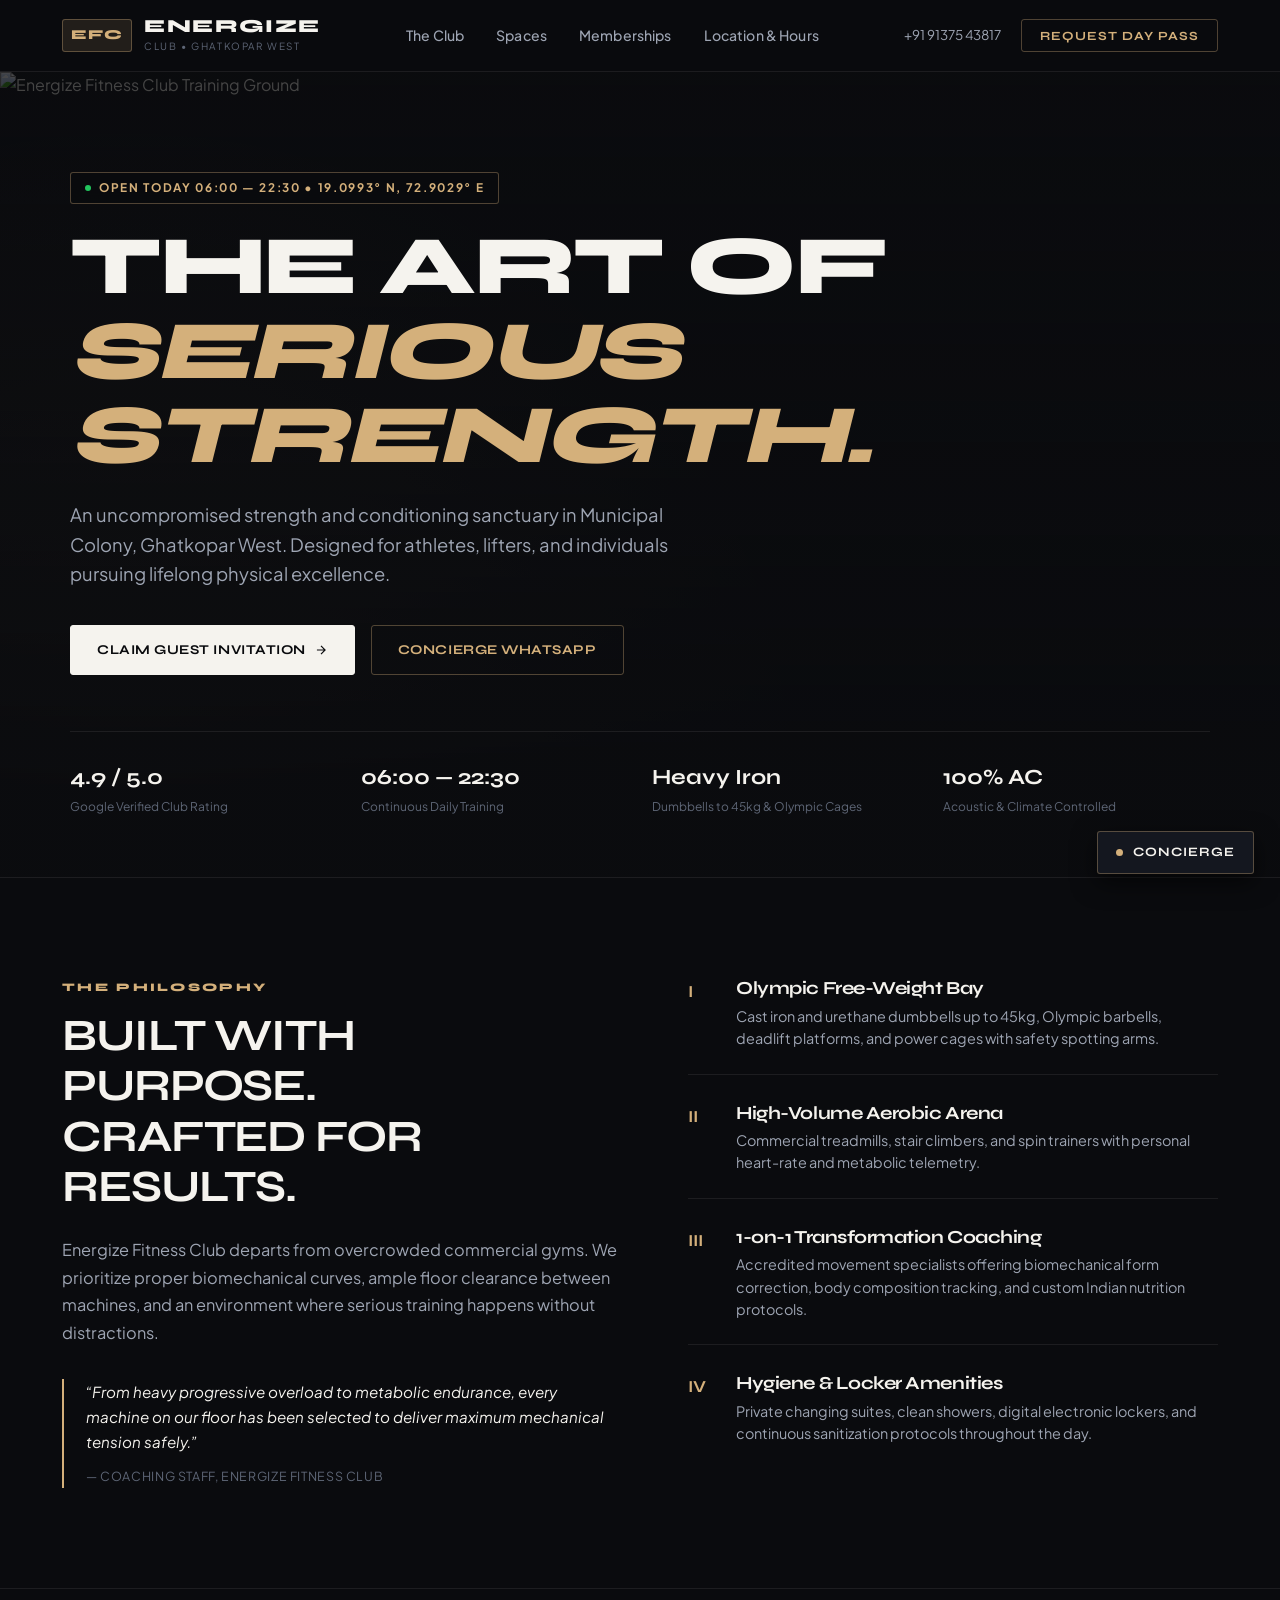
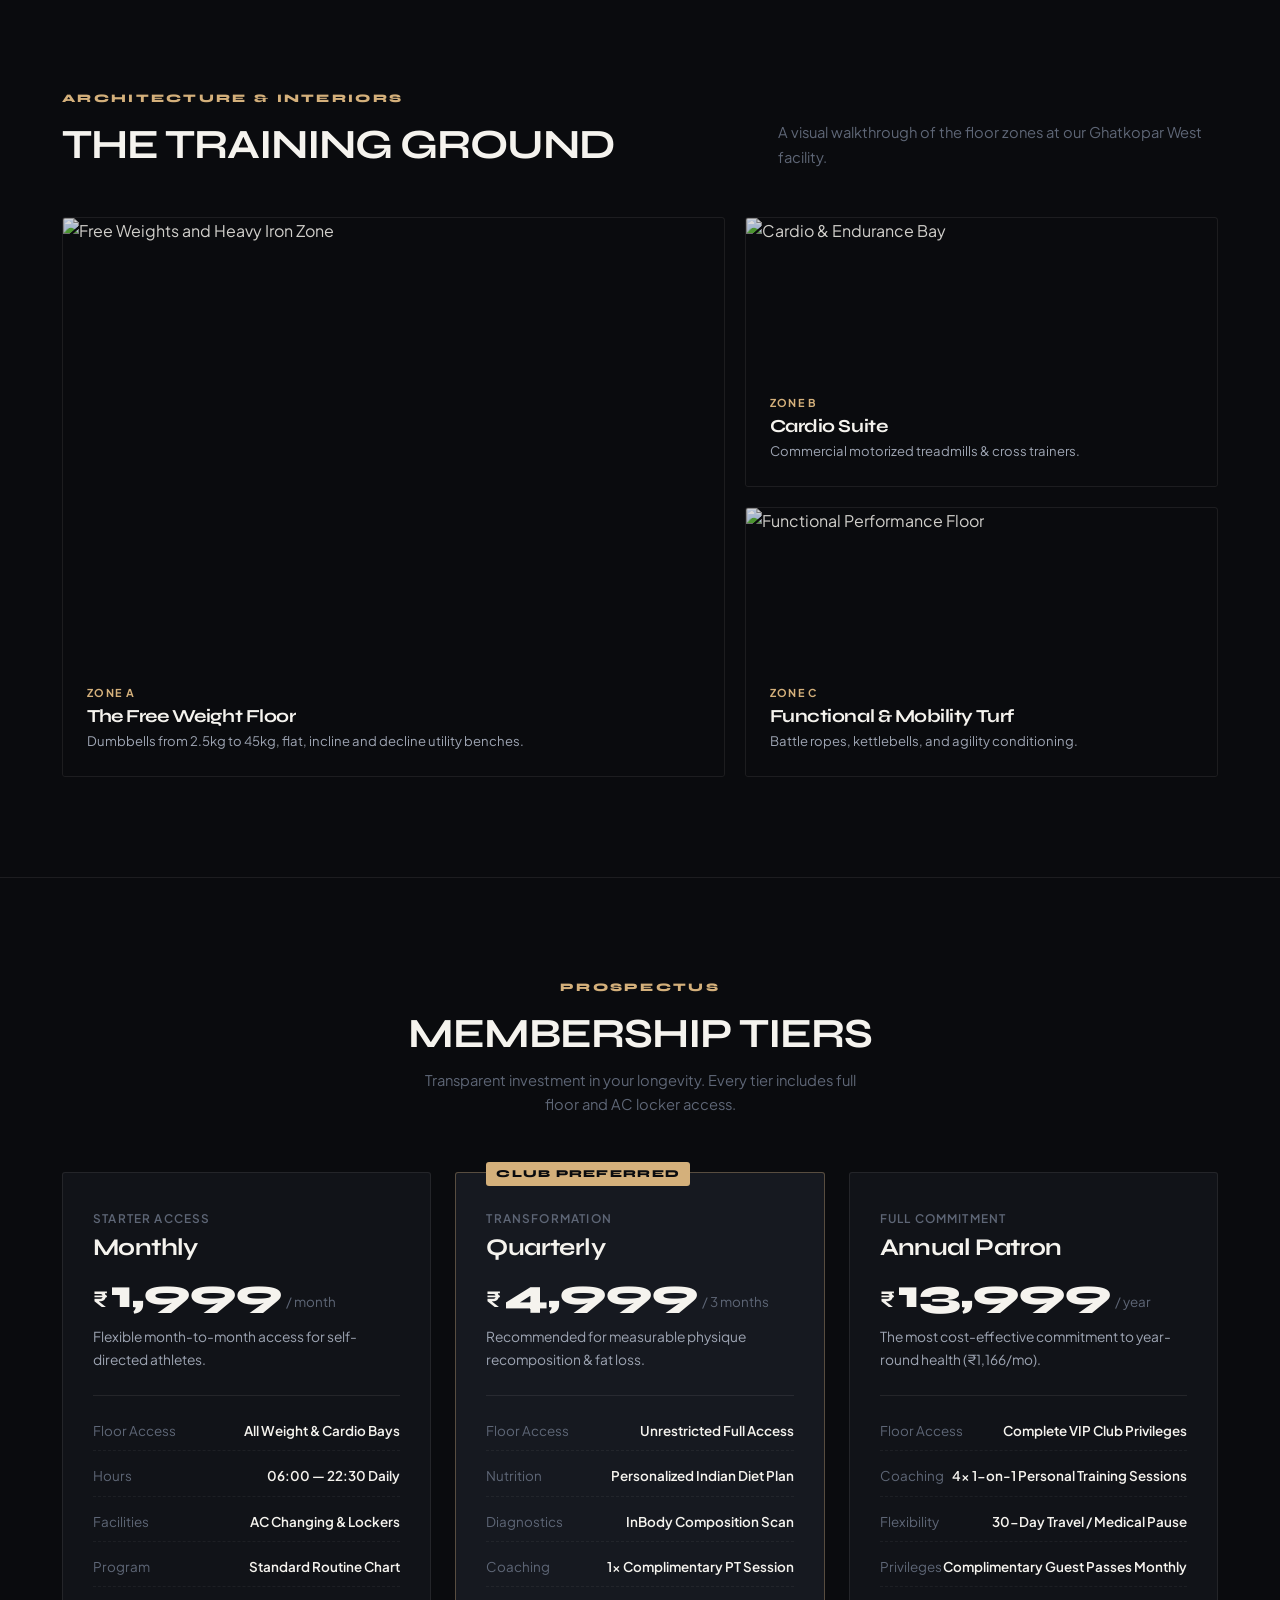
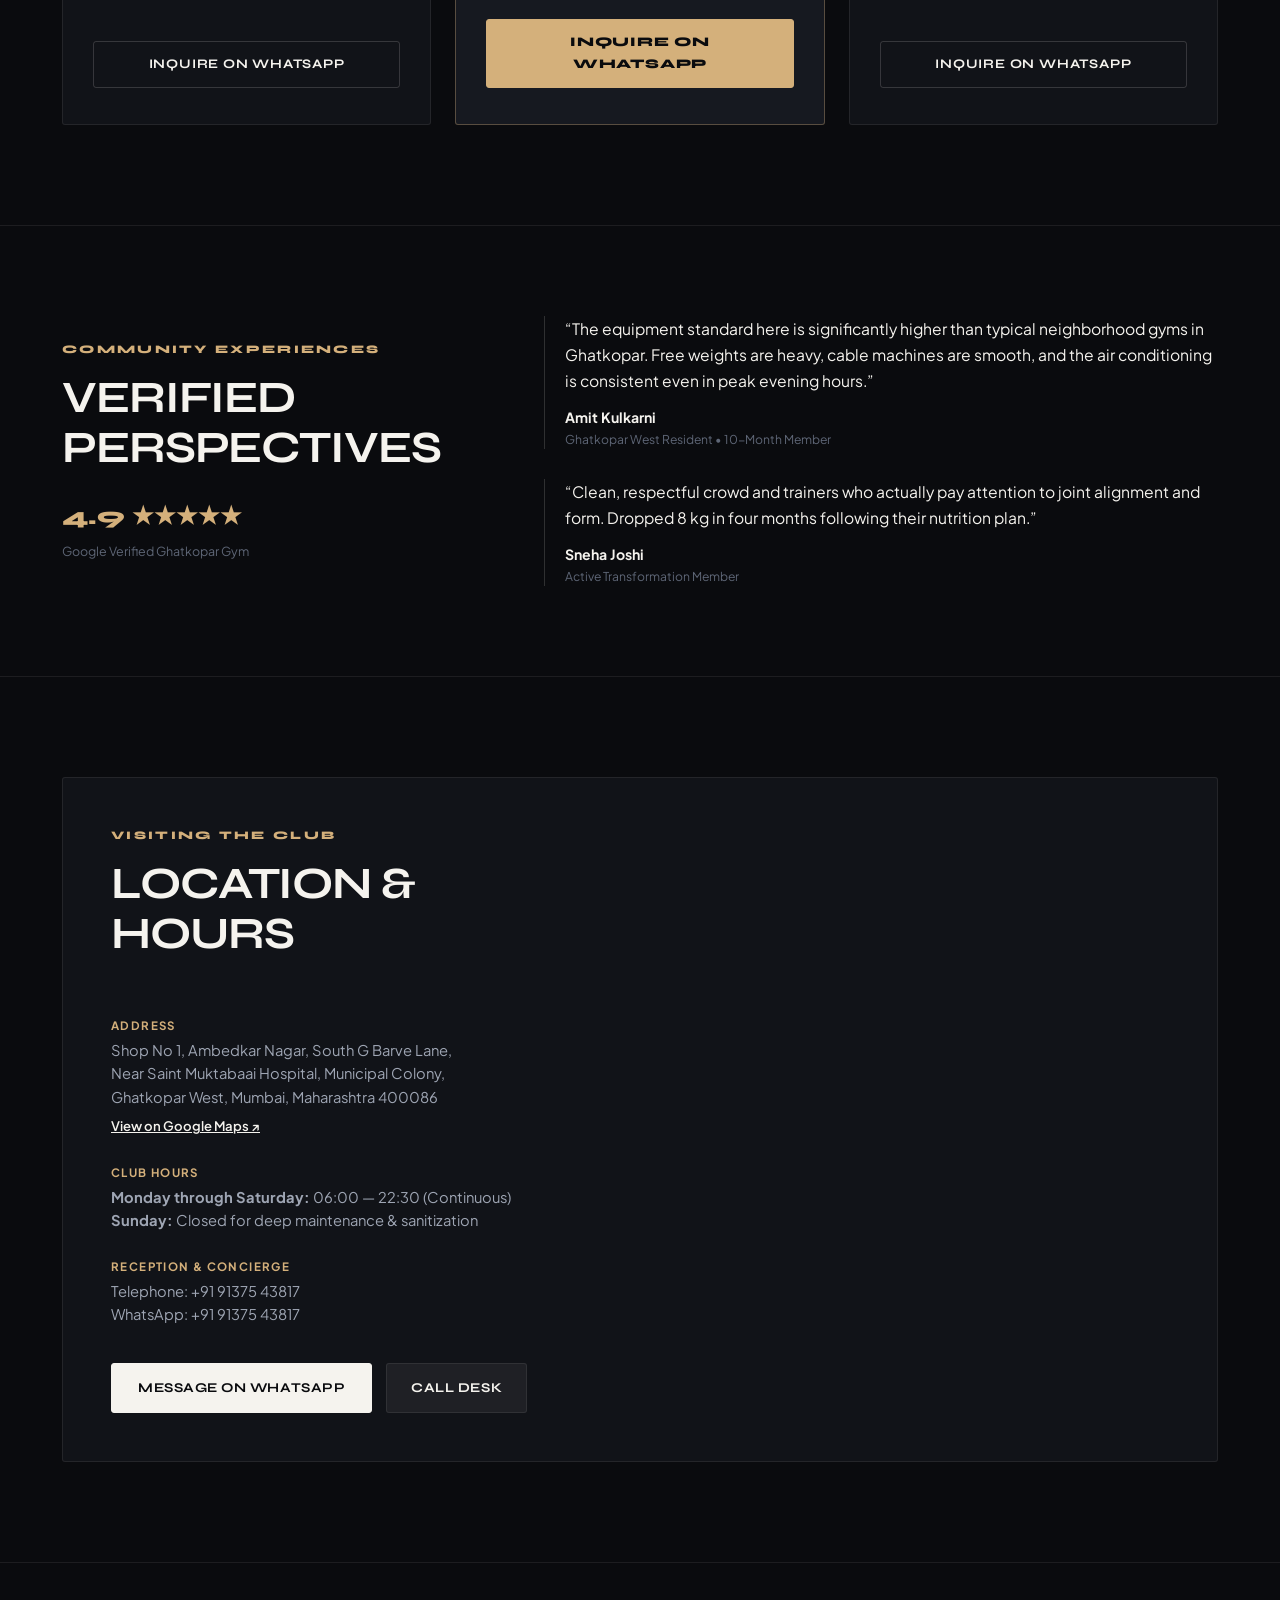
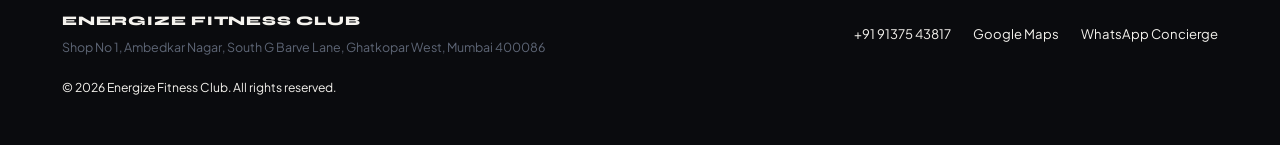
==== index.html @ 56b2fa42 "Initial commit: Energize Fitness Club luxury website" ====
<!DOCTYPE html>
<html lang="en">
<head>
  <meta charset="UTF-8">
  <meta name="viewport" content="width=device-width, initial-scale=1.0">
  <title>Energize Fitness Club — Ghatkopar West, Mumbai</title>
  <meta name="description" content="Energize Fitness Club is an elite strength, performance and conditioning sanctuary in Ghatkopar West, Mumbai. Mon–Sat 6:00 AM – 10:30 PM.">

  <!-- Typography: Syne (Luxury Modernist Athletic) & Plus Jakarta Sans -->
  <link rel="preconnect" href="https://fonts.googleapis.com">
  <link rel="preconnect" href="https://fonts.gstatic.com" crossorigin>
  <link href="https://fonts.googleapis.com/css2?family=Plus+Jakarta+Sans:ital,wght@0,300;0,400;0,500;0,600;0,700;1,400&family=Syne:wght@500;600;700;800&display=swap" rel="stylesheet">

  <link rel="stylesheet" href="style.css">
</head>
<body>

  <!-- SITE HEADER -->
  <header class="site-header">
    <div class="header-shell">
      <a href="#" class="brand">
        <span class="brand-monogram">EFC</span>
        <div class="brand-meta">
          <span class="brand-title">ENERGIZE</span>
          <span class="brand-sub">CLUB • GHATKOPAR WEST</span>
        </div>
      </a>

      <nav class="nav-desktop" aria-label="Primary">
        <a href="#philosophy" class="nav-item">The Club</a>
        <a href="#spaces" class="nav-item">Spaces</a>
        <a href="#memberships" class="nav-item">Memberships</a>
        <a href="#location" class="nav-item">Location & Hours</a>
      </nav>

      <div class="header-right">
        <a href="tel:+919137543817" class="phone-link">+91 91375 43817</a>
        <button class="btn-guest open-pass-dialog">Request Day Pass</button>
      </div>
    </div>
  </header>

  <!-- HERO SECTION -->
  <section class="hero">
    <div class="hero-media-wrapper">
      <img 
        src="https://images.unsplash.com/photo-1540497077202-7c8a3999166f?auto=format&fit=crop&w=2000&q=85" 
        alt="Energize Fitness Club Training Ground" 
        class="hero-img"
      >
      <div class="hero-gradient-overlay"></div>
    </div>

    <div class="hero-content">
      <div class="hero-eyebrow">
        <span class="live-dot"></span>
        <span>OPEN TODAY 06:00 — 22:30 • 19.0993° N, 72.9029° E</span>
      </div>

      <h1 class="hero-heading">
        THE ART OF<br>
        <span class="text-italic-gold">SERIOUS STRENGTH.</span>
      </h1>

      <p class="hero-synopsis">
        An uncompromised strength and conditioning sanctuary in Municipal Colony, Ghatkopar West. Designed for athletes, lifters, and individuals pursuing lifelong physical excellence.
      </p>

      <div class="hero-actions">
        <button class="btn-primary open-pass-dialog">
          <span>Claim Guest Invitation</span>
          <svg width="14" height="14" viewBox="0 0 24 24" fill="none" stroke="currentColor" stroke-width="2"><path d="M5 12h14M12 5l7 7-7 7"/></svg>
        </button>
        <a href="https://wa.me/919137543817?text=Hello%20Energize%20Fitness%20Club.%20I%20would%20like%20to%20inquire%20about%20membership%20options." target="_blank" rel="noopener" class="btn-outline-gold">
          <span>Concierge WhatsApp</span>
        </a>
      </div>

      <div class="hero-cred-bar">
        <div class="cred-col">
          <span class="cred-val">4.9 / 5.0</span>
          <span class="cred-lbl">Google Verified Club Rating</span>
        </div>
        <div class="cred-col">
          <span class="cred-val">06:00 — 22:30</span>
          <span class="cred-lbl">Continuous Daily Training</span>
        </div>
        <div class="cred-col">
          <span class="cred-val">Heavy Iron</span>
          <span class="cred-lbl">Dumbbells to 45kg & Olympic Cages</span>
        </div>
        <div class="cred-col">
          <span class="cred-val">100% AC</span>
          <span class="cred-lbl">Acoustic & Climate Controlled</span>
        </div>
      </div>
    </div>
  </section>

  <!-- THE CLUB / PHILOSOPHY -->
  <section class="section-editorial" id="philosophy">
    <div class="container">
      <div class="editorial-split">
        <div class="editorial-left">
          <span class="section-label">THE PHILOSOPHY</span>
          <h2 class="editorial-title">
            BUILT WITH PURPOSE.<br>
            CRAFTED FOR RESULTS.
          </h2>
          <p class="editorial-text">
            Energize Fitness Club departs from overcrowded commercial gyms. We prioritize proper biomechanical curves, ample floor clearance between machines, and an environment where serious training happens without distractions.
          </p>
          <div class="editorial-quote">
            <p>“From heavy progressive overload to metabolic endurance, every machine on our floor has been selected to deliver maximum mechanical tension safely.”</p>
            <cite>— Coaching Staff, Energize Fitness Club</cite>
          </div>
        </div>

        <div class="editorial-right">
          <div class="spec-list">
            <div class="spec-row">
              <span class="spec-index">I</span>
              <div class="spec-body">
                <h3>Olympic Free-Weight Bay</h3>
                <p>Cast iron and urethane dumbbells up to 45kg, Olympic barbells, deadlift platforms, and power cages with safety spotting arms.</p>
              </div>
            </div>

            <div class="spec-row">
              <span class="spec-index">II</span>
              <div class="spec-body">
                <h3>High-Volume Aerobic Arena</h3>
                <p>Commercial treadmills, stair climbers, and spin trainers with personal heart-rate and metabolic telemetry.</p>
              </div>
            </div>

            <div class="spec-row">
              <span class="spec-index">III</span>
              <div class="spec-body">
                <h3>1-on-1 Transformation Coaching</h3>
                <p>Accredited movement specialists offering biomechanical form correction, body composition tracking, and custom Indian nutrition protocols.</p>
              </div>
            </div>

            <div class="spec-row">
              <span class="spec-index">IV</span>
              <div class="spec-body">
                <h3>Hygiene & Locker Amenities</h3>
                <p>Private changing suites, clean showers, digital electronic lockers, and continuous sanitization protocols throughout the day.</p>
              </div>
            </div>
          </div>
        </div>
      </div>
    </div>
  </section>

  <!-- THE SPACES (CURATED GALLERY) -->
  <section class="section-spaces" id="spaces">
    <div class="container">
      <div class="section-header-row">
        <div>
          <span class="section-label">ARCHITECTURE & INTERIORS</span>
          <h2 class="section-heading">THE TRAINING GROUND</h2>
        </div>
        <p class="header-subtext">A visual walkthrough of the floor zones at our Ghatkopar West facility.</p>
      </div>

      <div class="spaces-grid">
        <article class="space-card large">
          <img src="https://images.unsplash.com/photo-1534438327276-14e5300c3a48?auto=format&fit=crop&w=1200&q=80" alt="Free Weights and Heavy Iron Zone" loading="lazy">
          <div class="space-caption">
            <span class="space-tag">Zone A</span>
            <h4>The Free Weight Floor</h4>
            <p>Dumbbells from 2.5kg to 45kg, flat, incline and decline utility benches.</p>
          </div>
        </article>

        <article class="space-card">
          <img src="https://images.unsplash.com/photo-1576678927484-cc907957088c?auto=format&fit=crop&w=800&q=80" alt="Cardio & Endurance Bay" loading="lazy">
          <div class="space-caption">
            <span class="space-tag">Zone B</span>
            <h4>Cardio Suite</h4>
            <p>Commercial motorized treadmills & cross trainers.</p>
          </div>
        </article>

        <article class="space-card">
          <img src="https://images.unsplash.com/photo-1517838277536-f5f99be501cd?auto=format&fit=crop&w=800&q=80" alt="Functional Performance Floor" loading="lazy">
          <div class="space-caption">
            <span class="space-tag">Zone C</span>
            <h4>Functional & Mobility Turf</h4>
            <p>Battle ropes, kettlebells, and agility conditioning.</p>
          </div>
        </article>
      </div>
    </div>
  </section>

  <!-- MEMBERSHIPS & PROSPECTUS -->
  <section class="section-pricing" id="memberships">
    <div class="container">
      <div class="section-header-center">
        <span class="section-label">PROSPECTUS</span>
        <h2 class="section-heading">MEMBERSHIP TIERS</h2>
        <p class="header-subtext">Transparent investment in your longevity. Every tier includes full floor and AC locker access.</p>
      </div>

      <div class="prospectus-table">
        <!-- Tier 1 -->
        <div class="tier-card">
          <div class="tier-top">
            <span class="tier-label">Starter Access</span>
            <h3 class="tier-name">Monthly</h3>
            <div class="tier-price">
              <span class="curr">₹</span>
              <span class="num">1,999</span>
              <span class="term">/ month</span>
            </div>
            <p class="tier-summary">Flexible month-to-month access for self-directed athletes.</p>
          </div>

          <ul class="tier-specs">
            <li><span>Floor Access</span><strong>All Weight & Cardio Bays</strong></li>
            <li><span>Hours</span><strong>06:00 — 22:30 Daily</strong></li>
            <li><span>Facilities</span><strong>AC Changing & Lockers</strong></li>
            <li><span>Program</span><strong>Standard Routine Chart</strong></li>
          </ul>

          <div class="tier-bottom">
            <a href="https://wa.me/919137543817?text=Hi%20Energize%20Fitness!%20I%20would%20like%20to%20enroll%20in%20the%201-Month%20Starter%20Plan." target="_blank" rel="noopener" class="btn-tier">
              Inquire on WhatsApp
            </a>
          </div>
        </div>

        <!-- Tier 2 (Highlighted) -->
        <div class="tier-card featured">
          <div class="featured-ribbon">CLUB PREFERRED</div>
          <div class="tier-top">
            <span class="tier-label">Transformation</span>
            <h3 class="tier-name">Quarterly</h3>
            <div class="tier-price">
              <span class="curr">₹</span>
              <span class="num">4,999</span>
              <span class="term">/ 3 months</span>
            </div>
            <p class="tier-summary">Recommended for measurable physique recomposition & fat loss.</p>
          </div>

          <ul class="tier-specs">
            <li><span>Floor Access</span><strong>Unrestricted Full Access</strong></li>
            <li><span>Nutrition</span><strong>Personalized Indian Diet Plan</strong></li>
            <li><span>Diagnostics</span><strong>InBody Composition Scan</strong></li>
            <li><span>Coaching</span><strong>1x Complimentary PT Session</strong></li>
          </ul>

          <div class="tier-bottom">
            <a href="https://wa.me/919137543817?text=Hi%20Energize%20Fitness!%20I%20would%20like%20to%20enroll%20in%20the%203-Month%20Transformation%20Plan." target="_blank" rel="noopener" class="btn-tier-gold">
              Inquire on WhatsApp
            </a>
          </div>
        </div>

        <!-- Tier 3 -->
        <div class="tier-card">
          <div class="tier-top">
            <span class="tier-label">Full Commitment</span>
            <h3 class="tier-name">Annual Patron</h3>
            <div class="tier-price">
              <span class="curr">₹</span>
              <span class="num">13,999</span>
              <span class="term">/ year</span>
            </div>
            <p class="tier-summary">The most cost-effective commitment to year-round health (₹1,166/mo).</p>
          </div>

          <ul class="tier-specs">
            <li><span>Floor Access</span><strong>Complete VIP Club Privileges</strong></li>
            <li><span>Coaching</span><strong>4x 1-on-1 Personal Training Sessions</strong></li>
            <li><span>Flexibility</span><strong>30-Day Travel / Medical Pause</strong></li>
            <li><span>Privileges</span><strong>Complimentary Guest Passes Monthly</strong></li>
          </ul>

          <div class="tier-bottom">
            <a href="https://wa.me/919137543817?text=Hi%20Energize%20Fitness!%20I%20would%20like%20to%20enroll%20in%20the%20Annual%20Elite%20Plan." target="_blank" rel="noopener" class="btn-tier">
              Inquire on WhatsApp
            </a>
          </div>
        </div>
      </div>
    </div>
  </section>

  <!-- MEMBER PERSPECTIVES -->
  <section class="section-reviews">
    <div class="container">
      <div class="reviews-wrapper">
        <div class="review-intro">
          <span class="section-label">COMMUNITY EXPERIENCES</span>
          <h2 class="editorial-title">VERIFIED PERSPECTIVES</h2>
          <div class="rating-display">
            <span class="rating-score">4.9 ★★★★★</span>
            <span class="rating-badge">Google Verified Ghatkopar Gym</span>
          </div>
        </div>

        <div class="reviews-list">
          <blockquote class="review-quote">
            <p>“The equipment standard here is significantly higher than typical neighborhood gyms in Ghatkopar. Free weights are heavy, cable machines are smooth, and the air conditioning is consistent even in peak evening hours.”</p>
            <footer>
              <strong>Amit Kulkarni</strong>
              <span>Ghatkopar West Resident • 10-Month Member</span>
            </footer>
          </blockquote>

          <blockquote class="review-quote">
            <p>“Clean, respectful crowd and trainers who actually pay attention to joint alignment and form. Dropped 8 kg in four months following their nutrition plan.”</p>
            <footer>
              <strong>Sneha Joshi</strong>
              <span>Active Transformation Member</span>
            </footer>
          </blockquote>
        </div>
      </div>
    </div>
  </section>

  <!-- LOCATION & VISIT -->
  <section class="section-location" id="location">
    <div class="container">
      <div class="location-box">
        <div class="loc-details">
          <span class="section-label">VISITING THE CLUB</span>
          <h2 class="editorial-title">LOCATION & HOURS</h2>
          
          <div class="loc-data-points">
            <div class="data-point">
              <span class="point-label">Address</span>
              <p class="point-value">
                Shop No 1, Ambedkar Nagar, South G Barve Lane,<br>
                Near Saint Muktabaai Hospital, Municipal Colony,<br>
                Ghatkopar West, Mumbai, Maharashtra 400086
              </p>
              <a href="https://maps.app.goo.gl/iHBoNMM4he1p6QEk8" target="_blank" rel="noopener" class="map-link">
                View on Google Maps ↗
              </a>
            </div>

            <div class="data-point">
              <span class="point-label">Club Hours</span>
              <p class="point-value">
                <strong>Monday through Saturday:</strong> 06:00 — 22:30 (Continuous)<br>
                <strong>Sunday:</strong> Closed for deep maintenance & sanitization
              </p>
            </div>

            <div class="data-point">
              <span class="point-label">Reception & Concierge</span>
              <p class="point-value">
                Telephone: <a href="tel:+919137543817">+91 91375 43817</a><br>
                WhatsApp: +91 91375 43817
              </p>
            </div>
          </div>

          <div class="loc-actions">
            <a href="https://wa.me/919137543817?text=Hello%20Energize%20Fitness%20Club!%20I%20would%20like%20to%20visit%20the%20facility." target="_blank" rel="noopener" class="btn-primary">
              Message on WhatsApp
            </a>
            <a href="tel:+919137543817" class="btn-secondary">
              Call Desk
            </a>
          </div>
        </div>

        <div class="loc-map-container">
          <iframe 
            src="https://maps.google.com/maps?q=19.0993325,72.9028678&hl=en&z=17&output=embed" 
            width="100%" 
            height="100%" 
            style="border:0;" 
            allowfullscreen="" 
            loading="lazy" 
            referrerpolicy="no-referrer-when-downgrade"
            title="Energize Fitness Club Ghatkopar West Map">
          </iframe>
        </div>
      </div>
    </div>
  </section>

  <!-- SITE FOOTER -->
  <footer class="site-footer">
    <div class="container footer-content">
      <div class="footer-brand-col">
        <span class="f-logo">ENERGIZE FITNESS CLUB</span>
        <p class="f-desc">Shop No 1, Ambedkar Nagar, South G Barve Lane, Ghatkopar West, Mumbai 400086</p>
      </div>

      <div class="footer-meta-col">
        <a href="tel:+919137543817">+91 91375 43817</a>
        <a href="https://maps.app.goo.gl/iHBoNMM4he1p6QEk8" target="_blank" rel="noopener">Google Maps</a>
        <a href="https://wa.me/919137543817" target="_blank" rel="noopener">WhatsApp Concierge</a>
      </div>

      <div class="footer-copy-col">
        <p>&copy; 2026 Energize Fitness Club. All rights reserved.</p>
      </div>
    </div>
  </footer>

  <!-- GUEST INVITATION PASS DIALOG -->
  <dialog id="guestPassDialog" class="luxury-dialog">
    <div class="dialog-shell">
      <button class="dialog-close" id="closePassModal" aria-label="Close dialog">&times;</button>
      
      <div id="dialogFormView">
        <div class="dialog-heading">
          <span class="dialog-kicker">COMPLIMENTARY ACCESS</span>
          <h3>Guest Training Invitation</h3>
          <p>Experience the machinery and environment at Energize Fitness Club with full access for one complete training session.</p>
        </div>

        <form id="invitationForm" class="dialog-form">
          <div class="input-block">
            <label for="guestName">Full Name</label>
            <input type="text" id="guestName" placeholder="e.g. Vikram Mehta" required>
          </div>

          <div class="input-block">
            <label for="guestPhone">WhatsApp Contact</label>
            <input type="tel" id="guestPhone" placeholder="e.g. +91 98200 XXXXX" required>
          </div>

          <button type="submit" class="btn-primary btn-block">
            Issue Guest Pass
          </button>
          <span class="dialog-note">Present pass upon arrival at the Ghatkopar West front desk.</span>
        </form>
      </div>

      <div id="dialogSuccessView" style="display:none;" class="pass-ticket-view">
        <div class="pass-badge-top">PASS ISSUED</div>
        <h4>Energize Guest Privilege</h4>
        <p class="pass-sub">Valid for one single workout session at Ghatkopar West.</p>
        
        <div class="pass-code-container">
          <span class="code-title">YOUR INVITATION CODE</span>
          <span class="code-number" id="generatedCode">EFC-9104</span>
        </div>

        <a id="forwardWhatsAppBtn" href="#" target="_blank" rel="noopener" class="btn-primary btn-block">
          Open Invitation on WhatsApp ↗
        </a>
      </div>
    </div>
  </dialog>

  <!-- FLOATING CONCIERGE WHATSAPP -->
  <div class="floating-concierge">
    <a href="https://wa.me/919137543817?text=Hello%20Energize%20Fitness%20Club.%20I%20am%20interested%20in%20visiting%20the%20gym." target="_blank" rel="noopener" class="concierge-btn" aria-label="WhatsApp Concierge">
      <span class="concierge-dot"></span>
      <span>Concierge</span>
    </a>
  </div>

  <script src="script.js"></script>
</body>
</html>
---- style.css ----
/* ==========================================================================
   ENERGIZE FITNESS CLUB — BESPOKE LUXURY EDITORIAL DESIGN
   Equinox / Third Space Inspired Craftsmanship
   ========================================================================== */

:root {
  /* Architectural Obsidian & Warm Bone Palette */
  --bg-dark: #0a0b0e;
  --bg-surface: #111318;
  --bg-surface-elevated: #161920;
  
  --border: rgba(245, 243, 238, 0.08);
  --border-light: rgba(245, 243, 238, 0.16);

  --text-ivory: #f5f3ee;
  --text-secondary: #9ea5b3;
  --text-muted: #5e6676;

  /* Warm Champagne Gold & Brass Accents */
  --gold: #d4b07b;
  --gold-hover: #c49e67;
  --gold-tint: rgba(212, 176, 123, 0.12);
  --gold-border: rgba(212, 176, 123, 0.35);

  /* Fonts */
  --font-display: 'Syne', -apple-system, BlinkMacSystemFont, sans-serif;
  --font-sans: 'Plus Jakarta Sans', -apple-system, BlinkMacSystemFont, sans-serif;

  --radius-xs: 3px;
  --radius-sm: 6px;
  --radius-md: 10px;

  --transition: all 0.22s cubic-bezier(0.16, 1, 0.3, 1);
}

/* Reset & Base */
*, *::before, *::after {
  box-sizing: border-box;
  margin: 0;
  padding: 0;
}

html {
  scroll-behavior: smooth;
  font-family: var(--font-sans);
  background-color: var(--bg-dark);
  color: var(--text-ivory);
  line-height: 1.65;
  -webkit-font-smoothing: antialiased;
}

body {
  background-color: var(--bg-dark);
  overflow-x: hidden;
  color: var(--text-ivory);
}

.container {
  max-width: 1220px;
  margin: 0 auto;
  padding: 0 32px;
}

/* Typography */
h1, h2, h3, h4 {
  font-family: var(--font-display);
  color: var(--text-ivory);
  letter-spacing: -0.025em;
  font-weight: 700;
  line-height: 1.12;
}

p {
  color: var(--text-secondary);
}

a {
  color: inherit;
  text-decoration: none;
  transition: var(--transition);
}

.text-italic-gold {
  color: var(--gold);
  font-style: italic;
  font-weight: 800;
}

/* BUTTONS */
.btn-primary {
  display: inline-flex;
  align-items: center;
  justify-content: center;
  gap: 8px;
  background: var(--text-ivory);
  color: var(--bg-dark);
  font-family: var(--font-display);
  font-size: 0.84rem;
  font-weight: 700;
  letter-spacing: 0.04em;
  text-transform: uppercase;
  padding: 13px 26px;
  border-radius: var(--radius-xs);
  border: 1px solid var(--text-ivory);
  cursor: pointer;
  transition: var(--transition);
}
.btn-primary:hover {
  background: var(--gold);
  border-color: var(--gold);
  color: var(--bg-dark);
  transform: translateY(-2px);
}

.btn-outline-gold {
  display: inline-flex;
  align-items: center;
  justify-content: center;
  background: transparent;
  color: var(--gold);
  font-family: var(--font-display);
  font-size: 0.84rem;
  font-weight: 700;
  letter-spacing: 0.04em;
  text-transform: uppercase;
  padding: 13px 26px;
  border-radius: var(--radius-xs);
  border: 1px solid var(--gold-border);
  cursor: pointer;
  transition: var(--transition);
}
.btn-outline-gold:hover {
  background: var(--gold-tint);
  border-color: var(--gold);
  color: #fff;
}

.btn-secondary {
  display: inline-flex;
  align-items: center;
  justify-content: center;
  background: rgba(255, 255, 255, 0.06);
  color: var(--text-ivory);
  font-family: var(--font-display);
  font-size: 0.84rem;
  font-weight: 700;
  letter-spacing: 0.04em;
  text-transform: uppercase;
  padding: 13px 24px;
  border-radius: var(--radius-xs);
  border: 1px solid var(--border);
  cursor: pointer;
  transition: var(--transition);
}
.btn-secondary:hover {
  background: rgba(255, 255, 255, 0.12);
  border-color: var(--border-light);
}

.btn-guest {
  background: transparent;
  border: 1px solid var(--gold-border);
  color: var(--gold);
  font-family: var(--font-display);
  font-size: 0.78rem;
  font-weight: 700;
  letter-spacing: 0.08em;
  text-transform: uppercase;
  padding: 8px 18px;
  border-radius: var(--radius-xs);
  cursor: pointer;
  transition: var(--transition);
}
.btn-guest:hover {
  background: var(--gold);
  color: var(--bg-dark);
}

.btn-block {
  width: 100%;
}

/* HEADER */
.site-header {
  position: sticky;
  top: 0;
  z-index: 100;
  background: rgba(10, 11, 14, 0.88);
  backdrop-filter: blur(14px);
  -webkit-backdrop-filter: blur(14px);
  border-bottom: 1px solid var(--border);
  height: 72px;
  display: flex;
  align-items: center;
}

.header-shell {
  max-width: 1220px;
  margin: 0 auto;
  padding: 0 32px;
  width: 100%;
  display: flex;
  align-items: center;
  justify-content: space-between;
}

.brand {
  display: flex;
  align-items: center;
  gap: 12px;
}

.brand-monogram {
  font-family: var(--font-display);
  font-size: 0.85rem;
  font-weight: 800;
  letter-spacing: 0.1em;
  background: var(--gold-tint);
  color: var(--gold);
  border: 1px solid var(--gold-border);
  padding: 4px 8px;
  border-radius: var(--radius-xs);
}

.brand-meta {
  display: flex;
  flex-direction: column;
}

.brand-title {
  font-family: var(--font-display);
  font-size: 1.15rem;
  font-weight: 800;
  letter-spacing: 0.08em;
  color: var(--text-ivory);
  line-height: 1;
}

.brand-sub {
  font-size: 0.62rem;
  letter-spacing: 0.16em;
  color: var(--text-muted);
  margin-top: 2px;
}

.nav-desktop {
  display: flex;
  gap: 32px;
}

.nav-item {
  font-size: 0.88rem;
  font-weight: 500;
  color: var(--text-secondary);
  letter-spacing: 0.01em;
}
.nav-item:hover {
  color: var(--text-ivory);
}

.header-right {
  display: flex;
  align-items: center;
  gap: 20px;
}

.phone-link {
  font-size: 0.84rem;
  color: var(--text-secondary);
}
.phone-link:hover {
  color: var(--gold);
}

/* HERO */
.hero {
  position: relative;
  min-height: 88vh;
  display: flex;
  align-items: flex-end;
  padding: 100px 32px 60px;
  border-bottom: 1px solid var(--border);
  overflow: hidden;
}

.hero-media-wrapper {
  position: absolute;
  inset: 0;
  z-index: 1;
}

.hero-img {
  width: 100%;
  height: 100%;
  object-fit: cover;
  object-position: center 30%;
  filter: brightness(0.45) contrast(1.1);
}

.hero-gradient-overlay {
  position: absolute;
  inset: 0;
  background: 
    linear-gradient(180deg, rgba(10, 11, 14, 0.4) 0%, rgba(10, 11, 14, 0.95) 90%),
    radial-gradient(circle at 10% 90%, rgba(212, 176, 123, 0.08), transparent 50%);
}

.hero-content {
  position: relative;
  z-index: 2;
  max-width: 1140px;
  margin: 0 auto;
  width: 100%;
}

.hero-eyebrow {
  display: inline-flex;
  align-items: center;
  gap: 8px;
  font-size: 0.74rem;
  font-weight: 700;
  letter-spacing: 0.14em;
  color: var(--gold);
  text-transform: uppercase;
  margin-bottom: 20px;
  background: rgba(10, 11, 14, 0.75);
  border: 1px solid var(--gold-border);
  padding: 5px 14px;
  border-radius: var(--radius-xs);
  backdrop-filter: blur(8px);
}

.live-dot {
  width: 6px;
  height: 6px;
  border-radius: 50%;
  background: #22c55e;
}

.hero-heading {
  font-size: clamp(2.8rem, 6.5vw, 5.2rem);
  font-weight: 800;
  letter-spacing: -0.03em;
  margin-bottom: 22px;
  line-height: 1.02;
  max-width: 900px;
}

.hero-synopsis {
  font-size: clamp(1rem, 1.8vw, 1.15rem);
  color: var(--text-secondary);
  max-width: 620px;
  margin-bottom: 36px;
  line-height: 1.6;
}

.hero-actions {
  display: flex;
  flex-wrap: wrap;
  gap: 16px;
  margin-bottom: 56px;
}

.hero-cred-bar {
  display: grid;
  grid-template-columns: repeat(auto-fit, minmax(160px, 1fr));
  gap: 24px;
  padding-top: 28px;
  border-top: 1px solid var(--border);
}

.cred-col {
  display: flex;
  flex-direction: column;
}

.cred-val {
  font-family: var(--font-display);
  font-size: 1.35rem;
  font-weight: 700;
  color: var(--text-ivory);
}

.cred-lbl {
  font-size: 0.75rem;
  color: var(--text-muted);
  margin-top: 2px;
}

/* EDITORIAL / PHILOSOPHY */
.section-editorial {
  padding: 100px 0;
  border-bottom: 1px solid var(--border);
}

.section-label {
  display: block;
  font-family: var(--font-display);
  font-size: 0.72rem;
  font-weight: 800;
  letter-spacing: 0.2em;
  color: var(--gold);
  text-transform: uppercase;
  margin-bottom: 14px;
}

.editorial-split {
  display: grid;
  grid-template-columns: 1.05fr 1fr;
  gap: 70px;
  align-items: start;
}

.editorial-title {
  font-size: clamp(2rem, 3.8vw, 2.8rem);
  margin-bottom: 24px;
}

.editorial-text {
  font-size: 1.02rem;
  color: var(--text-secondary);
  margin-bottom: 32px;
  line-height: 1.7;
}

.editorial-quote {
  border-left: 2px solid var(--gold);
  padding-left: 22px;
}

.editorial-quote p {
  font-style: italic;
  font-size: 0.95rem;
  color: var(--text-ivory);
  margin-bottom: 8px;
}

.editorial-quote cite {
  font-size: 0.78rem;
  color: var(--text-muted);
  font-style: normal;
  text-transform: uppercase;
  letter-spacing: 0.05em;
}

.spec-list {
  display: flex;
  flex-direction: column;
  gap: 28px;
}

.spec-row {
  display: flex;
  gap: 20px;
  padding-bottom: 24px;
  border-bottom: 1px solid var(--border);
}
.spec-row:last-child {
  border-bottom: none;
  padding-bottom: 0;
}

.spec-index {
  font-family: var(--font-display);
  font-size: 1.05rem;
  font-weight: 700;
  color: var(--gold);
  width: 28px;
  flex-shrink: 0;
}

.spec-body h3 {
  font-size: 1.15rem;
  margin-bottom: 6px;
}

.spec-body p {
  font-size: 0.9rem;
  line-height: 1.55;
}

/* SPACES / GALLERY */
.section-spaces {
  padding: 100px 0;
  border-bottom: 1px solid var(--border);
}

.section-header-row {
  display: flex;
  justify-content: space-between;
  align-items: flex-end;
  margin-bottom: 48px;
  flex-wrap: wrap;
  gap: 20px;
}

.section-heading {
  font-size: clamp(1.8rem, 3.5vw, 2.6rem);
}

.header-subtext {
  font-size: 0.92rem;
  color: var(--text-muted);
  max-width: 440px;
}

.spaces-grid {
  display: grid;
  grid-template-columns: 1.4fr 1fr;
  grid-auto-rows: 270px;
  gap: 20px;
}

.space-card {
  position: relative;
  border-radius: var(--radius-xs);
  overflow: hidden;
  border: 1px solid var(--border);
}

.space-card.large {
  grid-row: span 2;
}

.space-card img {
  width: 100%;
  height: 100%;
  object-fit: cover;
  transition: transform 0.6s ease;
  filter: brightness(0.85);
}

.space-card:hover img {
  transform: scale(1.03);
}

.space-caption {
  position: absolute;
  inset: 0;
  background: linear-gradient(180deg, transparent 40%, rgba(10, 11, 14, 0.95) 100%);
  display: flex;
  flex-direction: column;
  justify-content: flex-end;
  padding: 24px;
}

.space-tag {
  font-size: 0.68rem;
  font-weight: 700;
  letter-spacing: 0.12em;
  text-transform: uppercase;
  color: var(--gold);
  margin-bottom: 4px;
}

.space-caption h4 {
  font-size: 1.15rem;
  margin-bottom: 4px;
}

.space-caption p {
  font-size: 0.82rem;
  color: var(--text-secondary);
}

/* PRICING / PROSPECTUS */
.section-pricing {
  padding: 100px 0;
  border-bottom: 1px solid var(--border);
}

.section-header-center {
  text-align: center;
  max-width: 640px;
  margin: 0 auto 56px;
}

.section-header-center .header-subtext {
  margin: 10px auto 0;
}

.prospectus-table {
  display: grid;
  grid-template-columns: repeat(auto-fit, minmax(300px, 1fr));
  gap: 24px;
}

.tier-card {
  background: var(--bg-surface);
  border: 1px solid var(--border);
  border-radius: var(--radius-xs);
  padding: 36px 30px;
  display: flex;
  flex-direction: column;
  position: relative;
  transition: var(--transition);
}

.tier-card:hover {
  border-color: var(--border-light);
  transform: translateY(-2px);
}

.tier-card.featured {
  background: var(--bg-surface-elevated);
  border-color: var(--gold-border);
}

.featured-ribbon {
  position: absolute;
  top: -11px;
  left: 30px;
  background: var(--gold);
  color: var(--bg-dark);
  font-family: var(--font-display);
  font-size: 0.66rem;
  font-weight: 800;
  letter-spacing: 0.12em;
  padding: 3px 10px;
  border-radius: var(--radius-xs);
}

.tier-top {
  border-bottom: 1px solid var(--border);
  padding-bottom: 24px;
  margin-bottom: 24px;
}

.tier-label {
  display: block;
  font-size: 0.74rem;
  color: var(--text-muted);
  text-transform: uppercase;
  letter-spacing: 0.1em;
  font-weight: 600;
  margin-bottom: 6px;
}

.tier-name {
  font-size: 1.5rem;
  margin-bottom: 12px;
}

.tier-price {
  display: flex;
  align-items: baseline;
  gap: 4px;
  margin-bottom: 10px;
}

.tier-price .curr {
  font-size: 1.3rem;
  font-weight: 700;
  color: var(--text-ivory);
}

.tier-price .num {
  font-family: var(--font-display);
  font-size: 2.5rem;
  font-weight: 800;
  color: var(--text-ivory);
  line-height: 1;
}

.tier-price .term {
  font-size: 0.84rem;
  color: var(--text-muted);
}

.tier-summary {
  font-size: 0.86rem;
  color: var(--text-secondary);
}

.tier-specs {
  list-style: none;
  display: flex;
  flex-direction: column;
  gap: 14px;
  margin-bottom: 32px;
  flex-grow: 1;
}

.tier-specs li {
  display: flex;
  justify-content: space-between;
  align-items: center;
  font-size: 0.84rem;
  border-bottom: 1px dashed rgba(255, 255, 255, 0.05);
  padding-bottom: 8px;
}

.tier-specs span {
  color: var(--text-muted);
}

.tier-specs strong {
  color: var(--text-ivory);
  font-weight: 600;
  text-align: right;
}

.btn-tier {
  display: block;
  text-align: center;
  padding: 12px 18px;
  background: transparent;
  border: 1px solid var(--border-light);
  color: var(--text-ivory);
  font-family: var(--font-display);
  font-size: 0.82rem;
  font-weight: 700;
  letter-spacing: 0.06em;
  text-transform: uppercase;
  border-radius: var(--radius-xs);
}
.btn-tier:hover {
  border-color: var(--text-ivory);
  background: rgba(255, 255, 255, 0.05);
}

.btn-tier-gold {
  display: block;
  text-align: center;
  padding: 12px 18px;
  background: var(--gold);
  border: 1px solid var(--gold);
  color: var(--bg-dark);
  font-family: var(--font-display);
  font-size: 0.82rem;
  font-weight: 800;
  letter-spacing: 0.06em;
  text-transform: uppercase;
  border-radius: var(--radius-xs);
}
.btn-tier-gold:hover {
  background: var(--gold-hover);
  border-color: var(--gold-hover);
}

/* REVIEWS */
.section-reviews {
  padding: 90px 0;
  border-bottom: 1px solid var(--border);
}

.reviews-wrapper {
  display: grid;
  grid-template-columns: 1fr 1.6fr;
  gap: 60px;
  align-items: center;
}

.rating-display {
  margin-top: 18px;
}

.rating-score {
  display: block;
  font-family: var(--font-display);
  font-size: 1.5rem;
  font-weight: 800;
  color: var(--gold);
}

.rating-badge {
  font-size: 0.78rem;
  color: var(--text-muted);
}

.reviews-list {
  display: flex;
  flex-direction: column;
  gap: 30px;
}

.review-quote {
  padding-left: 20px;
  border-left: 1px solid var(--border-light);
}

.review-quote p {
  font-size: 0.98rem;
  color: var(--text-ivory);
  line-height: 1.65;
  margin-bottom: 12px;
}

.review-quote footer {
  display: flex;
  flex-direction: column;
}

.review-quote strong {
  font-size: 0.88rem;
  color: var(--text-ivory);
}

.review-quote span {
  font-size: 0.76rem;
  color: var(--text-muted);
}

/* LOCATION */
.section-location {
  padding: 100px 0;
  border-bottom: 1px solid var(--border);
}

.location-box {
  display: grid;
  grid-template-columns: 1.1fr 1.2fr;
  background: var(--bg-surface);
  border: 1px solid var(--border);
  border-radius: var(--radius-xs);
  overflow: hidden;
}

.loc-details {
  padding: 48px;
  display: flex;
  flex-direction: column;
}

.loc-data-points {
  display: flex;
  flex-direction: column;
  gap: 24px;
  margin: 32px 0 36px;
}

.point-label {
  display: block;
  font-size: 0.72rem;
  font-weight: 700;
  letter-spacing: 0.12em;
  text-transform: uppercase;
  color: var(--gold);
  margin-bottom: 4px;
}

.point-value {
  font-size: 0.92rem;
  line-height: 1.6;
}

.map-link {
  display: inline-block;
  font-size: 0.82rem;
  font-weight: 600;
  color: var(--text-ivory);
  margin-top: 6px;
  text-decoration: underline;
}
.map-link:hover {
  color: var(--gold);
}

.loc-actions {
  display: flex;
  gap: 14px;
  flex-wrap: wrap;
  margin-top: auto;
}

.loc-map-container iframe {
  display: block;
}

/* FOOTER */
.site-footer {
  padding: 48px 0;
  font-size: 0.82rem;
}

.footer-content {
  display: flex;
  justify-content: space-between;
  align-items: center;
  flex-wrap: wrap;
  gap: 20px;
}

.f-logo {
  font-family: var(--font-display);
  font-weight: 800;
  letter-spacing: 0.06em;
  color: var(--text-ivory);
  display: block;
  margin-bottom: 4px;
}

.f-desc {
  font-size: 0.78rem;
  color: var(--text-muted);
}

.footer-meta-col {
  display: flex;
  gap: 22px;
}
.footer-meta-col a:hover {
  color: var(--gold);
}

.footer-copy-col p {
  font-size: 0.76rem;
  color: var(--text-dim);
}

/* GUEST PASS DIALOG */
.luxury-dialog {
  margin: auto;
  border: none;
  background: transparent;
  padding: 20px;
  max-width: 440px;
  width: 90%;
  z-index: 1000;
}

.luxury-dialog::backdrop {
  background: rgba(4, 5, 8, 0.85);
  backdrop-filter: blur(8px);
}

.dialog-shell {
  background: #14161c;
  border: 1px solid var(--border-light);
  border-radius: var(--radius-xs);
  padding: 36px 30px;
  position: relative;
  box-shadow: 0 25px 50px rgba(0, 0, 0, 0.6);
  color: var(--text-ivory);
}

.dialog-close {
  position: absolute;
  top: 14px;
  right: 16px;
  background: none;
  border: none;
  color: var(--text-muted);
  font-size: 1.6rem;
  cursor: pointer;
}
.dialog-close:hover {
  color: #fff;
}

.dialog-kicker {
  display: block;
  font-size: 0.7rem;
  letter-spacing: 0.14em;
  color: var(--gold);
  font-weight: 800;
  text-transform: uppercase;
  margin-bottom: 6px;
}

.dialog-heading h3 {
  font-size: 1.35rem;
  margin-bottom: 8px;
}

.dialog-heading p {
  font-size: 0.86rem;
  color: var(--text-secondary);
  margin-bottom: 22px;
  line-height: 1.5;
}

.dialog-form {
  display: flex;
  flex-direction: column;
  gap: 16px;
}

.input-block label {
  display: block;
  font-size: 0.78rem;
  font-weight: 600;
  color: var(--text-secondary);
  margin-bottom: 6px;
  text-transform: uppercase;
  letter-spacing: 0.04em;
}

.input-block input {
  width: 100%;
  background: #0b0c10;
  border: 1px solid var(--border);
  border-radius: var(--radius-xs);
  color: #fff;
  padding: 12px 14px;
  font-size: 0.92rem;
  font-family: inherit;
}
.input-block input:focus {
  outline: none;
  border-color: var(--gold);
}

.dialog-note {
  display: block;
  font-size: 0.74rem;
  color: var(--text-muted);
  text-align: center;
  margin-top: 8px;
}

.pass-ticket-view {
  text-align: center;
  padding: 10px 0;
}

.pass-badge-top {
  display: inline-block;
  font-size: 0.68rem;
  font-weight: 800;
  letter-spacing: 0.1em;
  background: var(--gold-tint);
  border: 1px solid var(--gold-border);
  color: var(--gold);
  padding: 3px 10px;
  border-radius: var(--radius-xs);
  margin-bottom: 12px;
}

.pass-ticket-view h4 {
  font-size: 1.35rem;
  margin-bottom: 6px;
}

.pass-sub {
  font-size: 0.84rem;
  color: var(--text-secondary);
  margin-bottom: 22px;
}

.pass-code-container {
  background: #0b0c10;
  border: 1px solid var(--gold-border);
  padding: 16px;
  border-radius: var(--radius-xs);
  margin-bottom: 24px;
}

.code-title {
  display: block;
  font-size: 0.68rem;
  color: var(--text-muted);
  letter-spacing: 0.14em;
  font-weight: 700;
  margin-bottom: 4px;
}

.code-number {
  font-family: var(--font-display);
  font-size: 1.7rem;
  font-weight: 800;
  color: var(--gold);
  letter-spacing: 0.05em;
}

/* FLOATING CONCIERGE */
.floating-concierge {
  position: fixed;
  bottom: 26px;
  right: 26px;
  z-index: 90;
}

.concierge-btn {
  display: flex;
  align-items: center;
  gap: 10px;
  background: #14171f;
  color: var(--text-ivory);
  border: 1px solid var(--gold-border);
  padding: 10px 18px;
  border-radius: var(--radius-xs);
  font-family: var(--font-display);
  font-size: 0.8rem;
  font-weight: 700;
  letter-spacing: 0.08em;
  text-transform: uppercase;
  box-shadow: 0 8px 24px rgba(0, 0, 0, 0.6);
  transition: var(--transition);
}

.concierge-dot {
  width: 7px;
  height: 7px;
  border-radius: 50%;
  background: var(--gold);
}

.concierge-btn:hover {
  background: var(--gold);
  color: var(--bg-dark);
  border-color: var(--gold);
  transform: translateY(-2px);
}
.concierge-btn:hover .concierge-dot {
  background: var(--bg-dark);
}

/* RESPONSIVE */
@media (max-width: 960px) {
  .editorial-split, .reviews-wrapper, .location-box {
    grid-template-columns: 1fr;
    gap: 40px;
  }
  .spaces-grid {
    grid-template-columns: 1fr;
    grid-auto-rows: auto;
  }
  .space-card {
    height: 250px;
  }
  .space-card.large {
    grid-row: span 1;
    height: 320px;
  }
  .loc-details {
    padding: 32px;
  }
}

@media (max-width: 768px) {
  .nav-desktop {
    display: none;
  }
  .hero-heading {
    font-size: 2.8rem;
  }
  .hero-actions .btn-primary, .hero-actions .btn-outline-gold {
    width: 100%;
  }
  .footer-content {
    flex-direction: column;
    align-items: flex-start;
  }
}
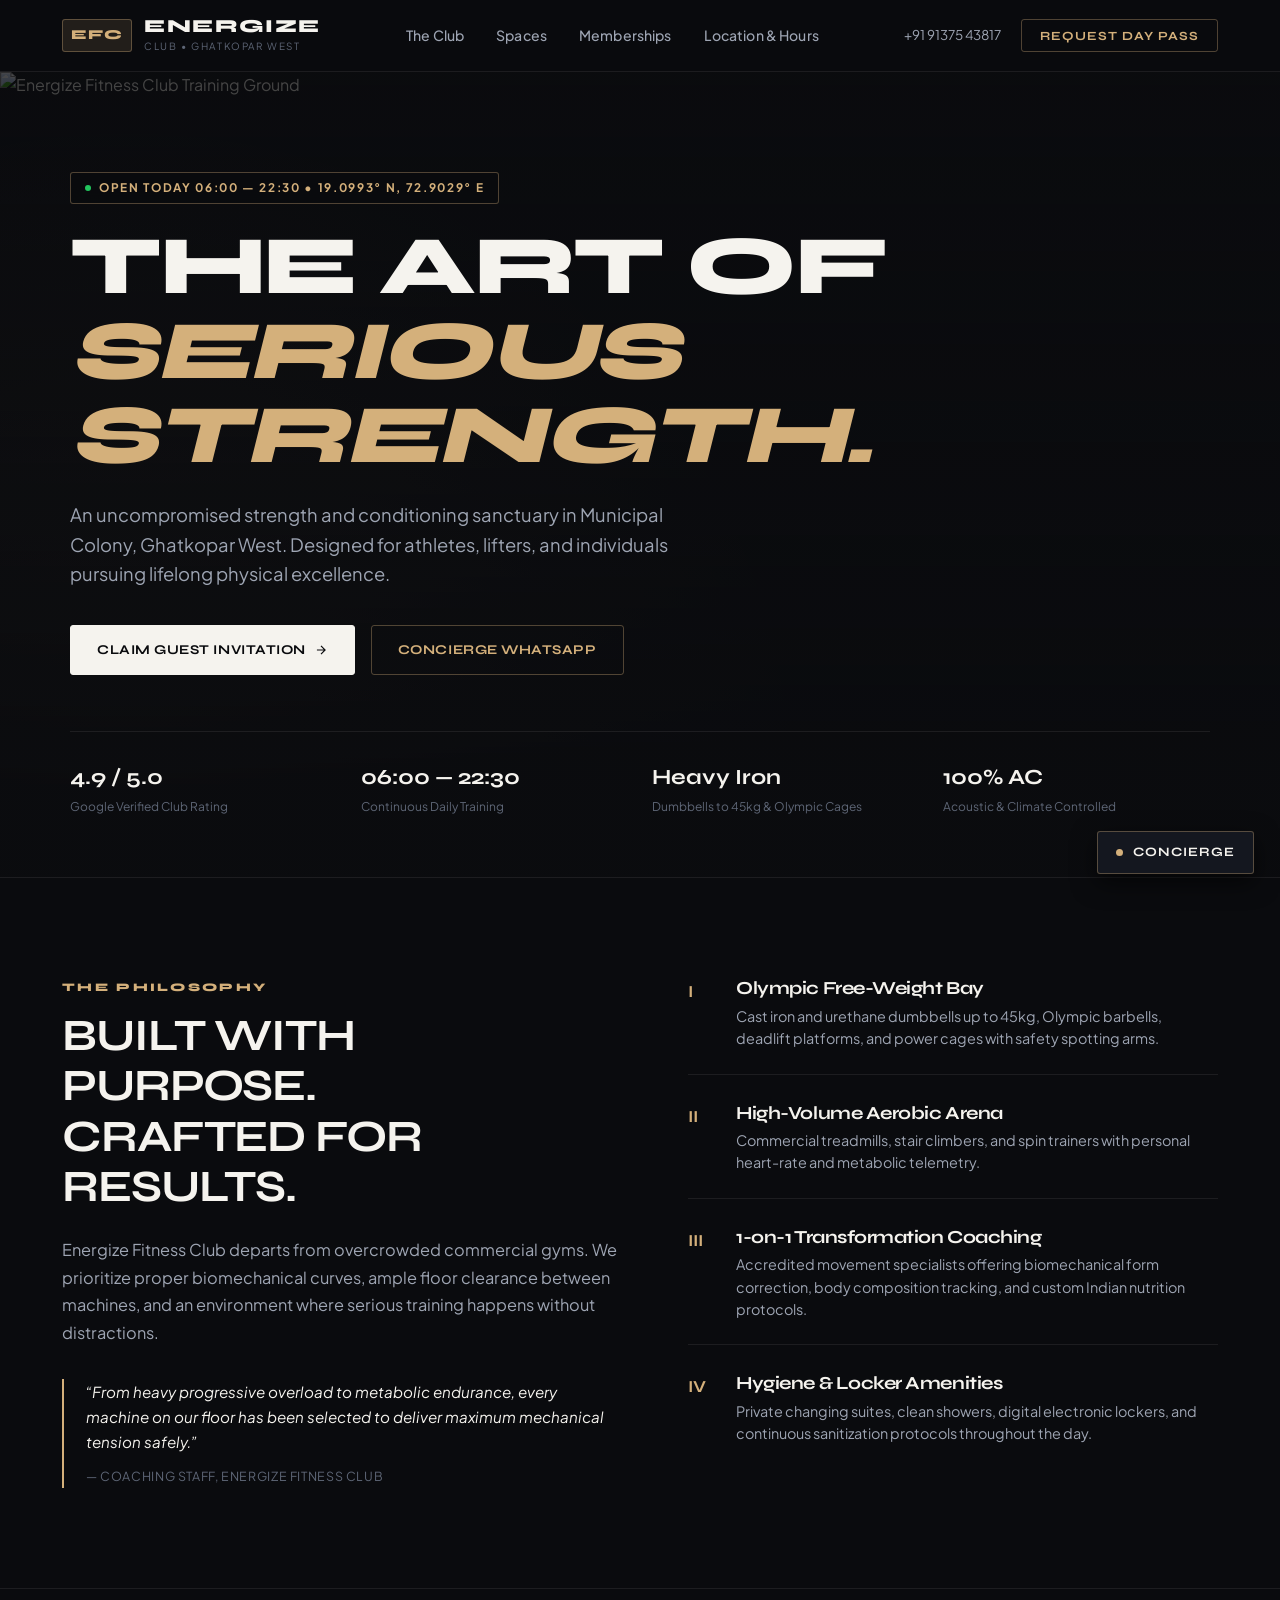
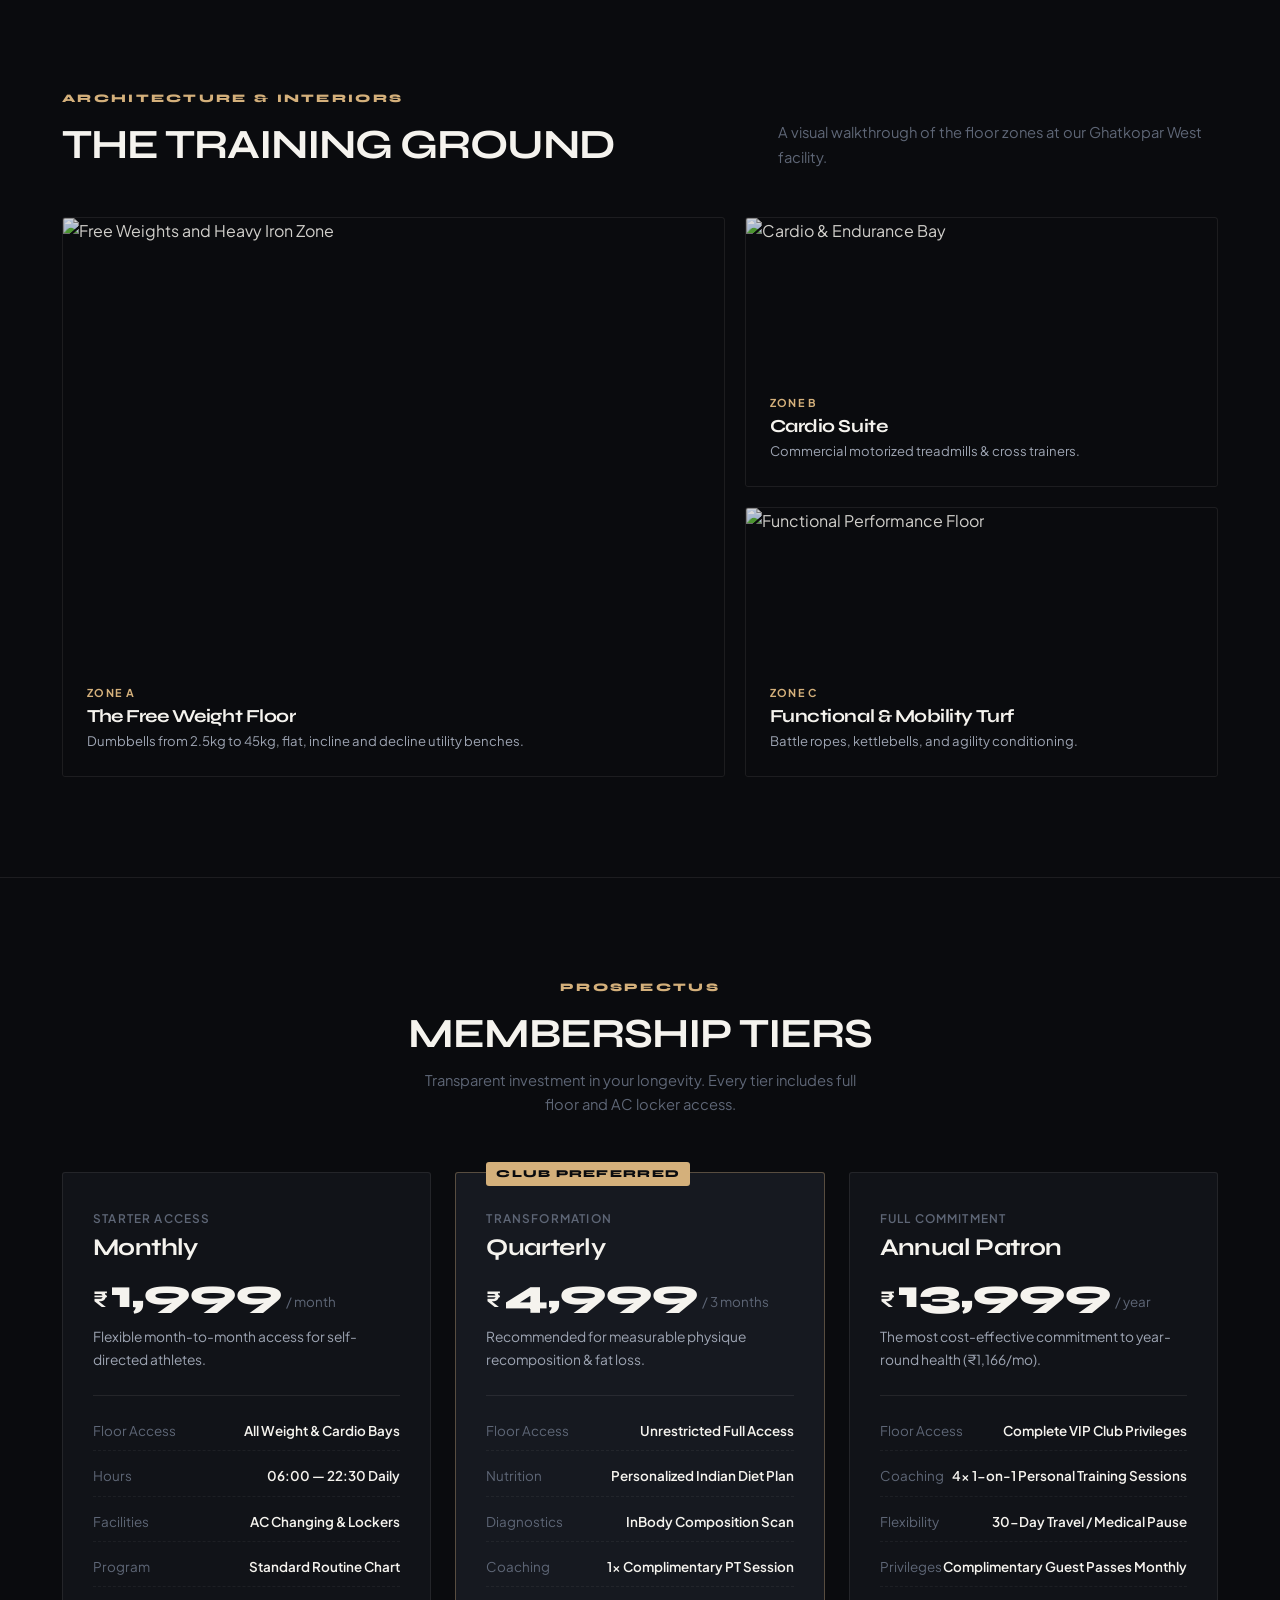
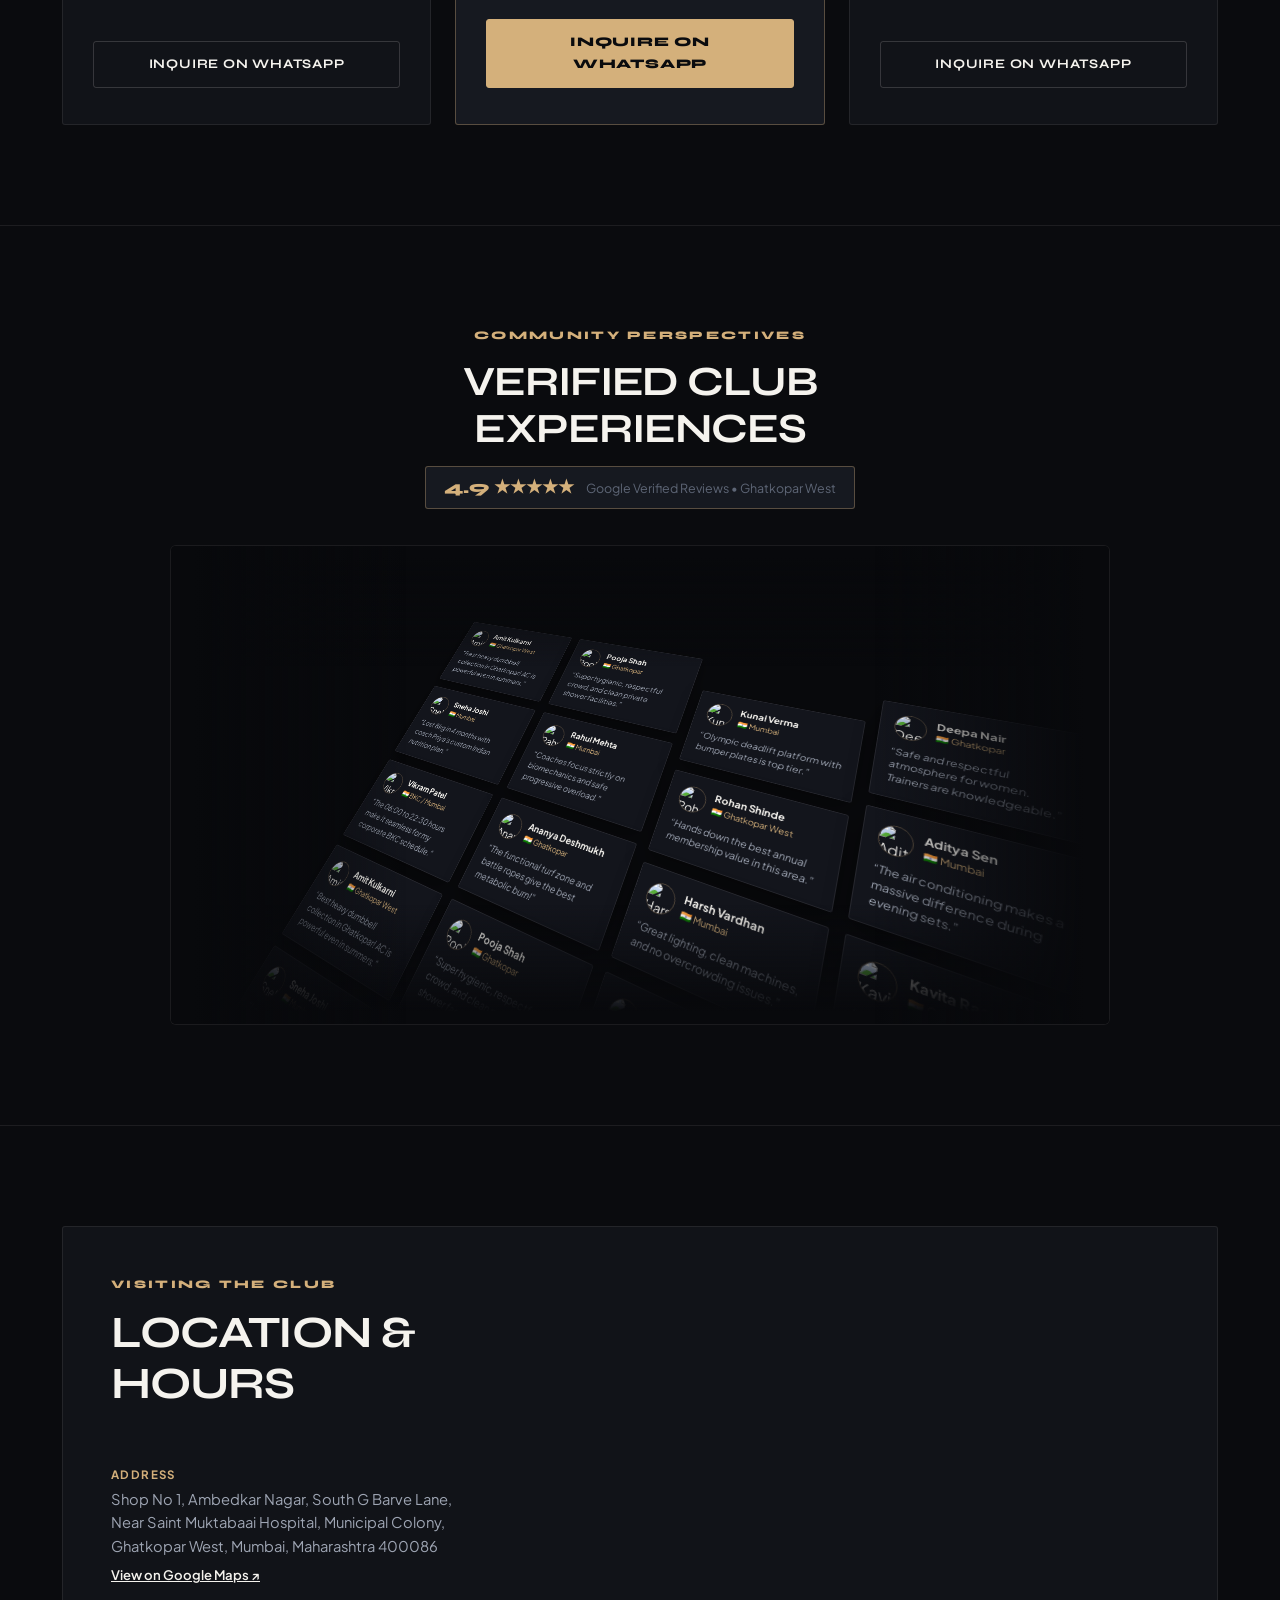
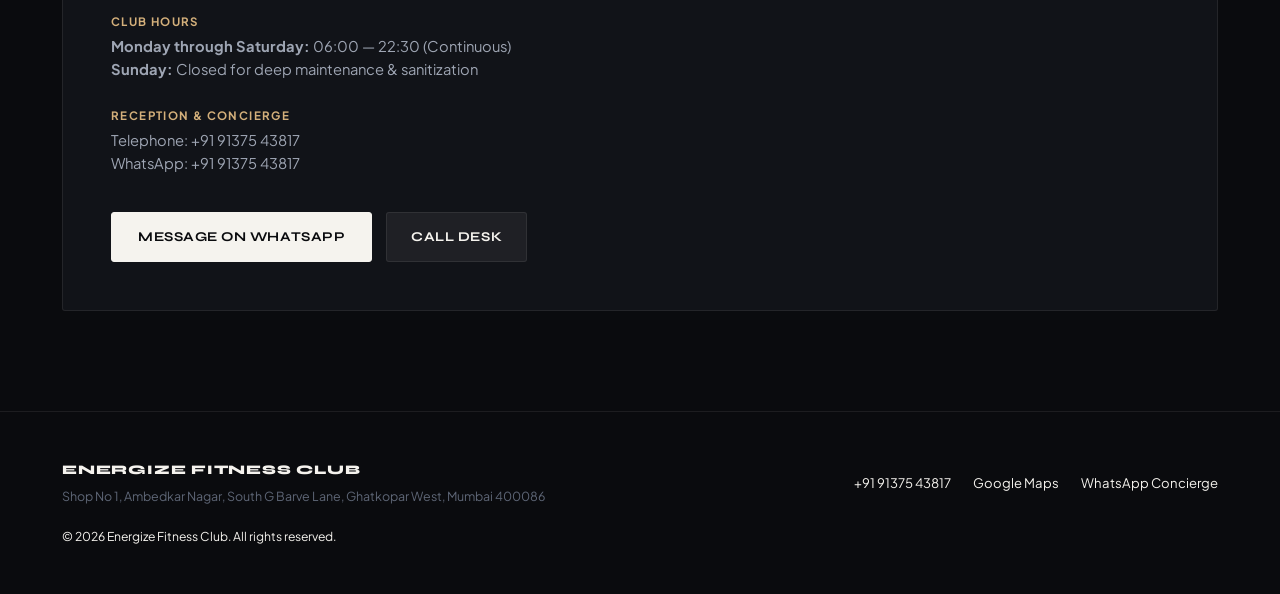
==== commit 5e2042c9: "Integrate 3D Testimonials Marquee component in reviews section and components/ui" ====
--- a/index.html
+++ b/index.html
@@ -10,6 +10,9 @@
   <link rel="preconnect" href="https://fonts.googleapis.com">
   <link rel="preconnect" href="https://fonts.gstatic.com" crossorigin>
   <link href="https://fonts.googleapis.com/css2?family=Plus+Jakarta+Sans:ital,wght@0,300;0,400;0,500;0,600;0,700;1,400&family=Syne:wght@500;600;700;800&display=swap" rel="stylesheet">
+
+  <link rel="icon" type="image/svg+xml" href="favicon.svg">
+  <link rel="apple-touch-icon" href="favicon.svg">
 
   <link rel="stylesheet" href="style.css">
 </head>
@@ -292,36 +295,319 @@
     </div>
   </section>
 
-  <!-- MEMBER PERSPECTIVES -->
-  <section class="section-reviews">
+  <!-- MEMBER PERSPECTIVES / 3D MARQUEE REVIEWS -->
+  <section class="section-reviews" id="reviews">
     <div class="container">
-      <div class="reviews-wrapper">
-        <div class="review-intro">
-          <span class="section-label">COMMUNITY EXPERIENCES</span>
-          <h2 class="editorial-title">VERIFIED PERSPECTIVES</h2>
-          <div class="rating-display">
-            <span class="rating-score">4.9 ★★★★★</span>
-            <span class="rating-badge">Google Verified Ghatkopar Gym</span>
-          </div>
-        </div>
-
-        <div class="reviews-list">
-          <blockquote class="review-quote">
-            <p>“The equipment standard here is significantly higher than typical neighborhood gyms in Ghatkopar. Free weights are heavy, cable machines are smooth, and the air conditioning is consistent even in peak evening hours.”</p>
-            <footer>
-              <strong>Amit Kulkarni</strong>
-              <span>Ghatkopar West Resident • 10-Month Member</span>
-            </footer>
-          </blockquote>
-
-          <blockquote class="review-quote">
-            <p>“Clean, respectful crowd and trainers who actually pay attention to joint alignment and form. Dropped 8 kg in four months following their nutrition plan.”</p>
-            <footer>
-              <strong>Sneha Joshi</strong>
-              <span>Active Transformation Member</span>
-            </footer>
-          </blockquote>
-        </div>
+      <div class="reviews-header-center">
+        <span class="section-label">COMMUNITY PERSPECTIVES</span>
+        <h2 class="section-heading">VERIFIED CLUB EXPERIENCES</h2>
+        <div class="rating-display-strip">
+          <span class="rating-score">4.9 ★★★★★</span>
+          <span class="rating-badge">Google Verified Reviews • Ghatkopar West</span>
+        </div>
+      </div>
+
+      <!-- 3D Perspective Marquee Container -->
+      <div class="reviews-3d-stage">
+        <div class="marquee-3d-skew">
+          <!-- Column 1: Downward -->
+          <div class="marquee-col col-down">
+            <div class="marquee-content">
+              <div class="review-mini-card">
+                <div class="card-head">
+                  <img src="https://images.unsplash.com/photo-1534528741775-53994a69daeb?auto=format&fit=crop&w=120&q=80" alt="Amit Kulkarni" class="review-avatar">
+                  <div class="meta">
+                    <strong>Amit Kulkarni</strong>
+                    <span>🇮🇳 Ghatkopar West</span>
+                  </div>
+                </div>
+                <blockquote>“Best heavy dumbbell collection in Ghatkopar! AC is powerful even in summers.”</blockquote>
+              </div>
+
+              <div class="review-mini-card">
+                <div class="card-head">
+                  <img src="https://images.unsplash.com/photo-1517841905240-472988babdf9?auto=format&fit=crop&w=120&q=80" alt="Sneha Joshi" class="review-avatar">
+                  <div class="meta">
+                    <strong>Sneha Joshi</strong>
+                    <span>🇮🇳 Mumbai</span>
+                  </div>
+                </div>
+                <blockquote>“Lost 8kg in 4 months with coach Priya’s custom Indian nutrition plan.”</blockquote>
+              </div>
+
+              <div class="review-mini-card">
+                <div class="card-head">
+                  <img src="https://images.unsplash.com/photo-1507003211169-0a1dd7228f2d?auto=format&fit=crop&w=120&q=80" alt="Vikram Patel" class="review-avatar">
+                  <div class="meta">
+                    <strong>Vikram Patel</strong>
+                    <span>🇮🇳 BKC / Mumbai</span>
+                  </div>
+                </div>
+                <blockquote>“The 06:00 to 22:30 hours make it seamless for my corporate BKC schedule.”</blockquote>
+              </div>
+            </div>
+            <!-- Duplicated for seamless loop -->
+            <div class="marquee-content" aria-hidden="true">
+              <div class="review-mini-card">
+                <div class="card-head">
+                  <img src="https://images.unsplash.com/photo-1534528741775-53994a69daeb?auto=format&fit=crop&w=120&q=80" alt="Amit Kulkarni" class="review-avatar">
+                  <div class="meta">
+                    <strong>Amit Kulkarni</strong>
+                    <span>🇮🇳 Ghatkopar West</span>
+                  </div>
+                </div>
+                <blockquote>“Best heavy dumbbell collection in Ghatkopar! AC is powerful even in summers.”</blockquote>
+              </div>
+
+              <div class="review-mini-card">
+                <div class="card-head">
+                  <img src="https://images.unsplash.com/photo-1517841905240-472988babdf9?auto=format&fit=crop&w=120&q=80" alt="Sneha Joshi" class="review-avatar">
+                  <div class="meta">
+                    <strong>Sneha Joshi</strong>
+                    <span>🇮🇳 Mumbai</span>
+                  </div>
+                </div>
+                <blockquote>“Lost 8kg in 4 months with coach Priya’s custom Indian nutrition plan.”</blockquote>
+              </div>
+
+              <div class="review-mini-card">
+                <div class="card-head">
+                  <img src="https://images.unsplash.com/photo-1507003211169-0a1dd7228f2d?auto=format&fit=crop&w=120&q=80" alt="Vikram Patel" class="review-avatar">
+                  <div class="meta">
+                    <strong>Vikram Patel</strong>
+                    <span>🇮🇳 BKC / Mumbai</span>
+                  </div>
+                </div>
+                <blockquote>“The 06:00 to 22:30 hours make it seamless for my corporate BKC schedule.”</blockquote>
+              </div>
+            </div>
+          </div>
+
+          <!-- Column 2: Upward (Reverse) -->
+          <div class="marquee-col col-up">
+            <div class="marquee-content">
+              <div class="review-mini-card">
+                <div class="card-head">
+                  <img src="https://images.unsplash.com/photo-1494790108377-be9c29b29330?auto=format&fit=crop&w=120&q=80" alt="Pooja Shah" class="review-avatar">
+                  <div class="meta">
+                    <strong>Pooja Shah</strong>
+                    <span>🇮🇳 Ghatkopar</span>
+                  </div>
+                </div>
+                <blockquote>“Super hygienic, respectful crowd, and clean private shower facilities.”</blockquote>
+              </div>
+
+              <div class="review-mini-card">
+                <div class="card-head">
+                  <img src="https://images.unsplash.com/photo-1500648767791-00dcc994a43e?auto=format&fit=crop&w=120&q=80" alt="Rahul Mehta" class="review-avatar">
+                  <div class="meta">
+                    <strong>Rahul Mehta</strong>
+                    <span>🇮🇳 Mumbai</span>
+                  </div>
+                </div>
+                <blockquote>“Coaches focus strictly on biomechanics and safe progressive overload.”</blockquote>
+              </div>
+
+              <div class="review-mini-card">
+                <div class="card-head">
+                  <img src="https://images.unsplash.com/photo-1544005313-94ddf0286df2?auto=format&fit=crop&w=120&q=80" alt="Ananya Deshmukh" class="review-avatar">
+                  <div class="meta">
+                    <strong>Ananya Deshmukh</strong>
+                    <span>🇮🇳 Ghatkopar</span>
+                  </div>
+                </div>
+                <blockquote>“The functional turf zone and battle ropes give the best metabolic burn!”</blockquote>
+              </div>
+            </div>
+            <!-- Duplicated for seamless loop -->
+            <div class="marquee-content" aria-hidden="true">
+              <div class="review-mini-card">
+                <div class="card-head">
+                  <img src="https://images.unsplash.com/photo-1494790108377-be9c29b29330?auto=format&fit=crop&w=120&q=80" alt="Pooja Shah" class="review-avatar">
+                  <div class="meta">
+                    <strong>Pooja Shah</strong>
+                    <span>🇮🇳 Ghatkopar</span>
+                  </div>
+                </div>
+                <blockquote>“Super hygienic, respectful crowd, and clean private shower facilities.”</blockquote>
+              </div>
+
+              <div class="review-mini-card">
+                <div class="card-head">
+                  <img src="https://images.unsplash.com/photo-1500648767791-00dcc994a43e?auto=format&fit=crop&w=120&q=80" alt="Rahul Mehta" class="review-avatar">
+                  <div class="meta">
+                    <strong>Rahul Mehta</strong>
+                    <span>🇮🇳 Mumbai</span>
+                  </div>
+                </div>
+                <blockquote>“Coaches focus strictly on biomechanics and safe progressive overload.”</blockquote>
+              </div>
+
+              <div class="review-mini-card">
+                <div class="card-head">
+                  <img src="https://images.unsplash.com/photo-1544005313-94ddf0286df2?auto=format&fit=crop&w=120&q=80" alt="Ananya Deshmukh" class="review-avatar">
+                  <div class="meta">
+                    <strong>Ananya Deshmukh</strong>
+                    <span>🇮🇳 Ghatkopar</span>
+                  </div>
+                </div>
+                <blockquote>“The functional turf zone and battle ropes give the best metabolic burn!”</blockquote>
+              </div>
+            </div>
+          </div>
+
+          <!-- Column 3: Downward -->
+          <div class="marquee-col col-down">
+            <div class="marquee-content">
+              <div class="review-mini-card">
+                <div class="card-head">
+                  <img src="https://images.unsplash.com/photo-1522075469751-3a6694fb2f61?auto=format&fit=crop&w=120&q=80" alt="Kunal Verma" class="review-avatar">
+                  <div class="meta">
+                    <strong>Kunal Verma</strong>
+                    <span>🇮🇳 Mumbai</span>
+                  </div>
+                </div>
+                <blockquote>“Olympic deadlift platform with bumper plates is top tier.”</blockquote>
+              </div>
+
+              <div class="review-mini-card">
+                <div class="card-head">
+                  <img src="https://images.unsplash.com/photo-1506794778202-cad84cf45f1d?auto=format&fit=crop&w=120&q=80" alt="Rohan Shinde" class="review-avatar">
+                  <div class="meta">
+                    <strong>Rohan Shinde</strong>
+                    <span>🇮🇳 Ghatkopar West</span>
+                  </div>
+                </div>
+                <blockquote>“Hands down the best annual membership value in this area.”</blockquote>
+              </div>
+
+              <div class="review-mini-card">
+                <div class="card-head">
+                  <img src="https://images.unsplash.com/photo-1534528741775-53994a69daeb?auto=format&fit=crop&w=120&q=80" alt="Harsh Vardhan" class="review-avatar">
+                  <div class="meta">
+                    <strong>Harsh Vardhan</strong>
+                    <span>🇮🇳 Mumbai</span>
+                  </div>
+                </div>
+                <blockquote>“Great lighting, clean machines, and no overcrowding issues.”</blockquote>
+              </div>
+            </div>
+            <!-- Duplicated for seamless loop -->
+            <div class="marquee-content" aria-hidden="true">
+              <div class="review-mini-card">
+                <div class="card-head">
+                  <img src="https://images.unsplash.com/photo-1522075469751-3a6694fb2f61?auto=format&fit=crop&w=120&q=80" alt="Kunal Verma" class="review-avatar">
+                  <div class="meta">
+                    <strong>Kunal Verma</strong>
+                    <span>🇮🇳 Mumbai</span>
+                  </div>
+                </div>
+                <blockquote>“Olympic deadlift platform with bumper plates is top tier.”</blockquote>
+              </div>
+
+              <div class="review-mini-card">
+                <div class="card-head">
+                  <img src="https://images.unsplash.com/photo-1506794778202-cad84cf45f1d?auto=format&fit=crop&w=120&q=80" alt="Rohan Shinde" class="review-avatar">
+                  <div class="meta">
+                    <strong>Rohan Shinde</strong>
+                    <span>🇮🇳 Ghatkopar West</span>
+                  </div>
+                </div>
+                <blockquote>“Hands down the best annual membership value in this area.”</blockquote>
+              </div>
+
+              <div class="review-mini-card">
+                <div class="card-head">
+                  <img src="https://images.unsplash.com/photo-1534528741775-53994a69daeb?auto=format&fit=crop&w=120&q=80" alt="Harsh Vardhan" class="review-avatar">
+                  <div class="meta">
+                    <strong>Harsh Vardhan</strong>
+                    <span>🇮🇳 Mumbai</span>
+                  </div>
+                </div>
+                <blockquote>“Great lighting, clean machines, and no overcrowding issues.”</blockquote>
+              </div>
+            </div>
+          </div>
+
+          <!-- Column 4: Upward (Reverse) -->
+          <div class="marquee-col col-up">
+            <div class="marquee-content">
+              <div class="review-mini-card">
+                <div class="card-head">
+                  <img src="https://images.unsplash.com/photo-1517841905240-472988babdf9?auto=format&fit=crop&w=120&q=80" alt="Deepa Nair" class="review-avatar">
+                  <div class="meta">
+                    <strong>Deepa Nair</strong>
+                    <span>🇮🇳 Ghatkopar</span>
+                  </div>
+                </div>
+                <blockquote>“Safe and respectful atmosphere for women. Trainers are knowledgeable.”</blockquote>
+              </div>
+
+              <div class="review-mini-card">
+                <div class="card-head">
+                  <img src="https://images.unsplash.com/photo-1507003211169-0a1dd7228f2d?auto=format&fit=crop&w=120&q=80" alt="Aditya Sen" class="review-avatar">
+                  <div class="meta">
+                    <strong>Aditya Sen</strong>
+                    <span>🇮🇳 Mumbai</span>
+                  </div>
+                </div>
+                <blockquote>“The air conditioning makes a massive difference during evening sets.”</blockquote>
+              </div>
+
+              <div class="review-mini-card">
+                <div class="card-head">
+                  <img src="https://images.unsplash.com/photo-1500648767791-00dcc994a43e?auto=format&fit=crop&w=120&q=80" alt="Kavita Rao" class="review-avatar">
+                  <div class="meta">
+                    <strong>Kavita Rao</strong>
+                    <span>🇮🇳 Ghatkopar</span>
+                  </div>
+                </div>
+                <blockquote>“Smooth cable crossovers and well-maintained treadmills.”</blockquote>
+              </div>
+            </div>
+            <!-- Duplicated for seamless loop -->
+            <div class="marquee-content" aria-hidden="true">
+              <div class="review-mini-card">
+                <div class="card-head">
+                  <img src="https://images.unsplash.com/photo-1517841905240-472988babdf9?auto=format&fit=crop&w=120&q=80" alt="Deepa Nair" class="review-avatar">
+                  <div class="meta">
+                    <strong>Deepa Nair</strong>
+                    <span>🇮🇳 Ghatkopar</span>
+                  </div>
+                </div>
+                <blockquote>“Safe and respectful atmosphere for women. Trainers are knowledgeable.”</blockquote>
+              </div>
+
+              <div class="review-mini-card">
+                <div class="card-head">
+                  <img src="https://images.unsplash.com/photo-1507003211169-0a1dd7228f2d?auto=format&fit=crop&w=120&q=80" alt="Aditya Sen" class="review-avatar">
+                  <div class="meta">
+                    <strong>Aditya Sen</strong>
+                    <span>🇮🇳 Mumbai</span>
+                  </div>
+                </div>
+                <blockquote>“The air conditioning makes a massive difference during evening sets.”</blockquote>
+              </div>
+
+              <div class="review-mini-card">
+                <div class="card-head">
+                  <img src="https://images.unsplash.com/photo-1500648767791-00dcc994a43e?auto=format&fit=crop&w=120&q=80" alt="Kavita Rao" class="review-avatar">
+                  <div class="meta">
+                    <strong>Kavita Rao</strong>
+                    <span>🇮🇳 Ghatkopar</span>
+                  </div>
+                </div>
+                <blockquote>“Smooth cable crossovers and well-maintained treadmills.”</blockquote>
+              </div>
+            </div>
+          </div>
+        </div>
+
+        <!-- Vignette Gradient Masks -->
+        <div class="vignette-top"></div>
+        <div class="vignette-bottom"></div>
+        <div class="vignette-left"></div>
+        <div class="vignette-right"></div>
       </div>
     </div>
   </section>
--- a/style.css
+++ b/style.css
@@ -738,27 +738,33 @@
   border-color: var(--gold-hover);
 }
 
-/* REVIEWS */
+/* 3D MARQUEE REVIEWS */
 .section-reviews {
-  padding: 90px 0;
+  padding: 100px 0;
   border-bottom: 1px solid var(--border);
-}
-
-.reviews-wrapper {
-  display: grid;
-  grid-template-columns: 1fr 1.6fr;
-  gap: 60px;
-  align-items: center;
-}
-
-.rating-display {
-  margin-top: 18px;
+  overflow: hidden;
+}
+
+.reviews-header-center {
+  text-align: center;
+  max-width: 650px;
+  margin: 0 auto 36px;
+}
+
+.rating-display-strip {
+  display: inline-flex;
+  align-items: center;
+  gap: 12px;
+  background: var(--bg-surface-elevated);
+  border: 1px solid var(--gold-border);
+  padding: 6px 18px;
+  border-radius: var(--radius-xs);
+  margin-top: 14px;
 }
 
 .rating-score {
-  display: block;
-  font-family: var(--font-display);
-  font-size: 1.5rem;
+  font-family: var(--font-display);
+  font-size: 1.1rem;
   font-weight: 800;
   color: var(--gold);
 }
@@ -768,37 +774,169 @@
   color: var(--text-muted);
 }
 
-.reviews-list {
+/* 3D Stage */
+.reviews-3d-stage {
+  position: relative;
+  height: 480px;
+  width: 100%;
+  max-width: 940px;
+  margin: 0 auto;
+  overflow: hidden;
+  perspective: 320px;
+  border: 1px solid var(--border);
+  border-radius: var(--radius-sm);
+  background: #08090c;
+}
+
+.marquee-3d-skew {
+  display: flex;
+  flex-direction: row;
+  align-items: center;
+  gap: 16px;
+  transform: translateX(-40px) translateY(0px) translateZ(-60px) rotateX(20deg) rotateY(-10deg) rotateZ(20deg);
+  width: max-content;
+}
+
+.marquee-col {
   display: flex;
   flex-direction: column;
-  gap: 30px;
-}
-
-.review-quote {
-  padding-left: 20px;
-  border-left: 1px solid var(--border-light);
-}
-
-.review-quote p {
-  font-size: 0.98rem;
-  color: var(--text-ivory);
-  line-height: 1.65;
-  margin-bottom: 12px;
-}
-
-.review-quote footer {
+  gap: 16px;
+  flex-shrink: 0;
+}
+
+.marquee-content {
   display: flex;
   flex-direction: column;
-}
-
-.review-quote strong {
-  font-size: 0.88rem;
-  color: var(--text-ivory);
-}
-
-.review-quote span {
-  font-size: 0.76rem;
-  color: var(--text-muted);
+  gap: 16px;
+  flex-shrink: 0;
+}
+
+.marquee-col.col-down .marquee-content {
+  animation: marquee-down 34s linear infinite;
+}
+
+.marquee-col.col-up .marquee-content {
+  animation: marquee-up 36s linear infinite;
+}
+
+.reviews-3d-stage:hover .marquee-content {
+  animation-play-state: paused;
+}
+
+@keyframes marquee-down {
+  from {
+    transform: translateY(0);
+  }
+  to {
+    transform: translateY(-50%);
+  }
+}
+
+@keyframes marquee-up {
+  from {
+    transform: translateY(-50%);
+  }
+  to {
+    transform: translateY(0);
+  }
+}
+
+/* Review Mini Cards */
+.review-mini-card {
+  width: 220px;
+  background: #13151c;
+  border: 1px solid rgba(255, 255, 255, 0.08);
+  border-radius: var(--radius-xs);
+  padding: 16px;
+  box-shadow: 0 8px 24px rgba(0, 0, 0, 0.5);
+  transition: var(--transition);
+}
+
+.review-mini-card:hover {
+  border-color: var(--gold-border);
+}
+
+.review-mini-card .card-head {
+  display: flex;
+  align-items: center;
+  gap: 10px;
+}
+
+.review-avatar {
+  width: 36px;
+  height: 36px;
+  border-radius: 50%;
+  object-fit: cover;
+  border: 1px solid var(--gold-border);
+}
+
+.review-mini-card .meta {
+  display: flex;
+  flex-direction: column;
+}
+
+.review-mini-card .meta strong {
+  font-size: 0.82rem;
+  color: var(--text-ivory);
+  line-height: 1.2;
+}
+
+.review-mini-card .meta span {
+  font-size: 0.7rem;
+  color: var(--gold);
+}
+
+.review-mini-card blockquote {
+  margin-top: 10px;
+  font-size: 0.78rem;
+  color: var(--text-secondary);
+  line-height: 1.5;
+  font-style: italic;
+}
+
+/* Fading Vignette Masks */
+.vignette-top {
+  position: absolute;
+  top: 0;
+  left: 0;
+  right: 0;
+  height: 25%;
+  background: linear-gradient(to bottom, #08090c 10%, transparent);
+  pointer-events: none;
+  z-index: 2;
+}
+
+.vignette-bottom {
+  position: absolute;
+  bottom: 0;
+  left: 0;
+  right: 0;
+  height: 25%;
+  background: linear-gradient(to top, #08090c 10%, transparent);
+  pointer-events: none;
+  z-index: 2;
+}
+
+.vignette-left {
+  position: absolute;
+  top: 0;
+  bottom: 0;
+  left: 0;
+  width: 25%;
+  background: linear-gradient(to right, #08090c 10%, transparent);
+  pointer-events: none;
+  z-index: 2;
+}
+
+.vignette-right {
+  position: absolute;
+  top: 0;
+  bottom: 0;
+  right: 0;
+  width: 25%;
+  background: linear-gradient(to left, #08090c 10%, transparent);
+  pointer-events: none;
+  z-index: 2;
 }
 
 /* LOCATION */
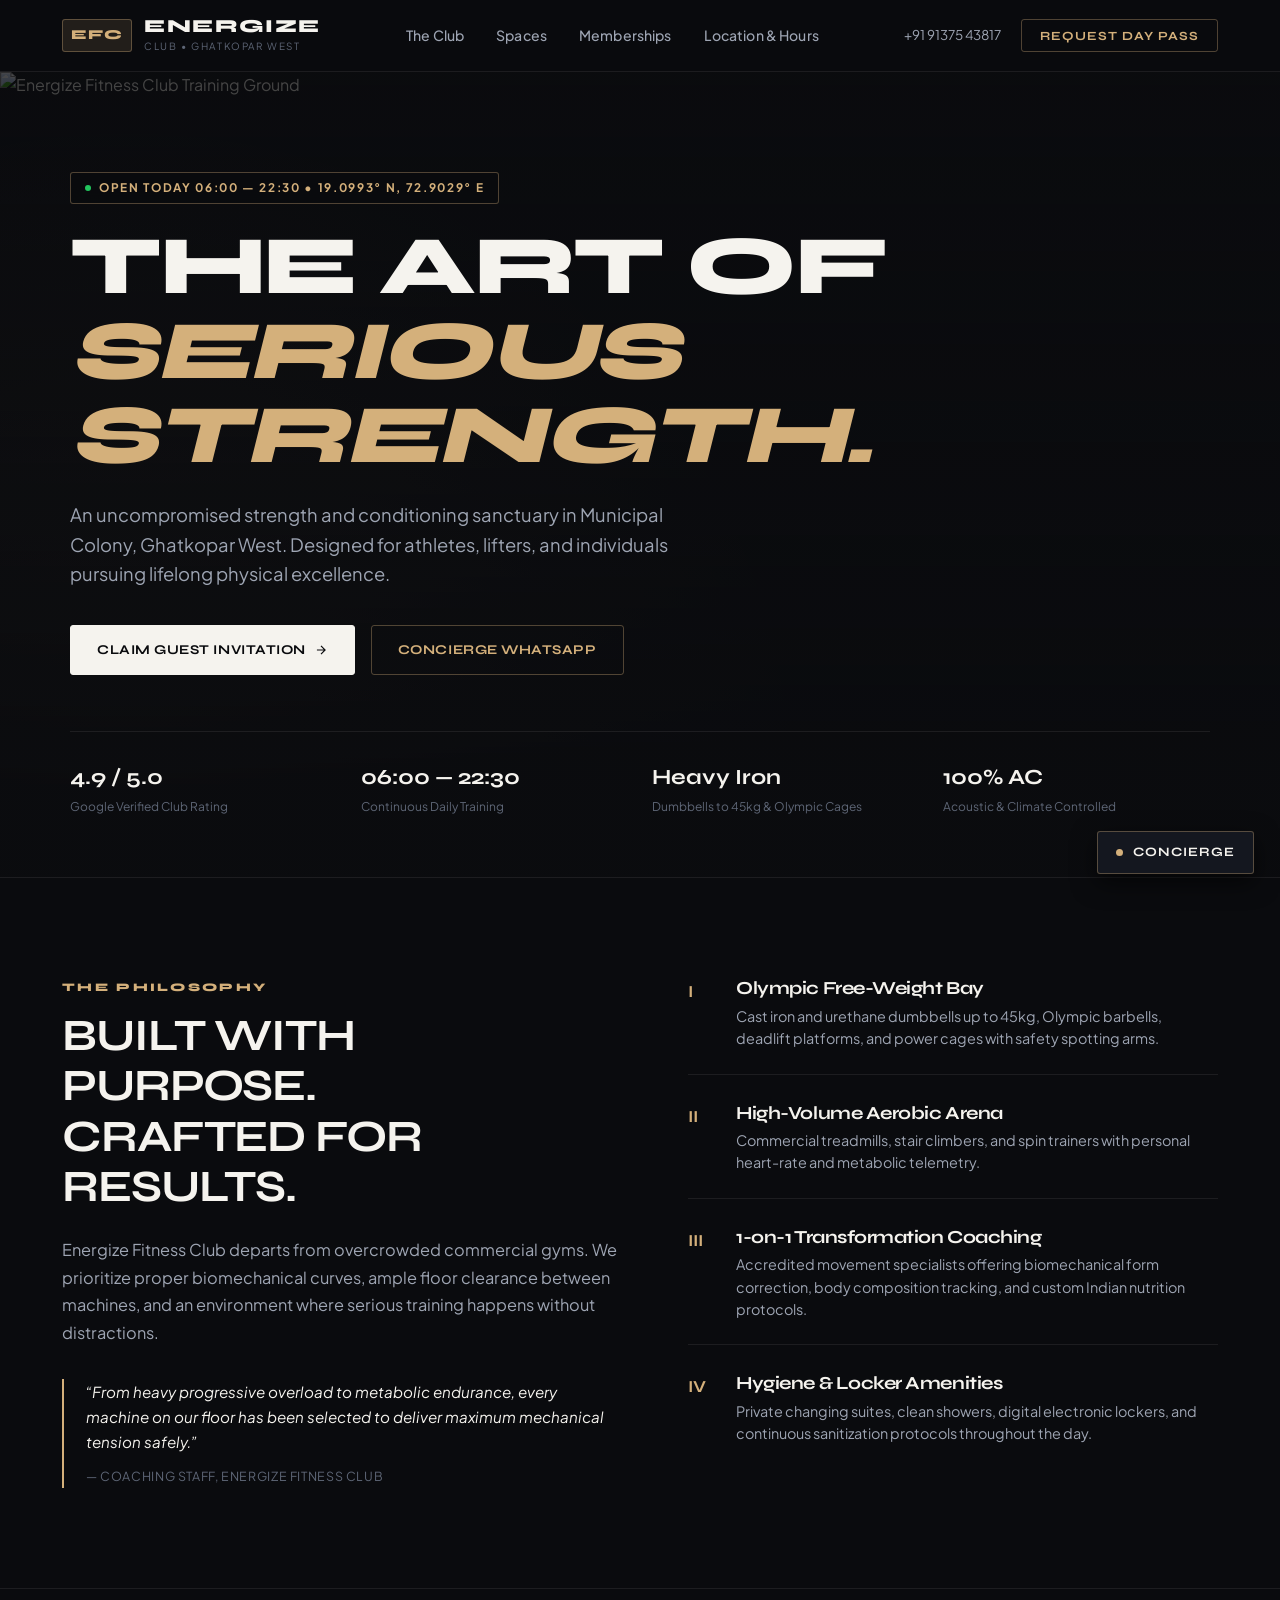
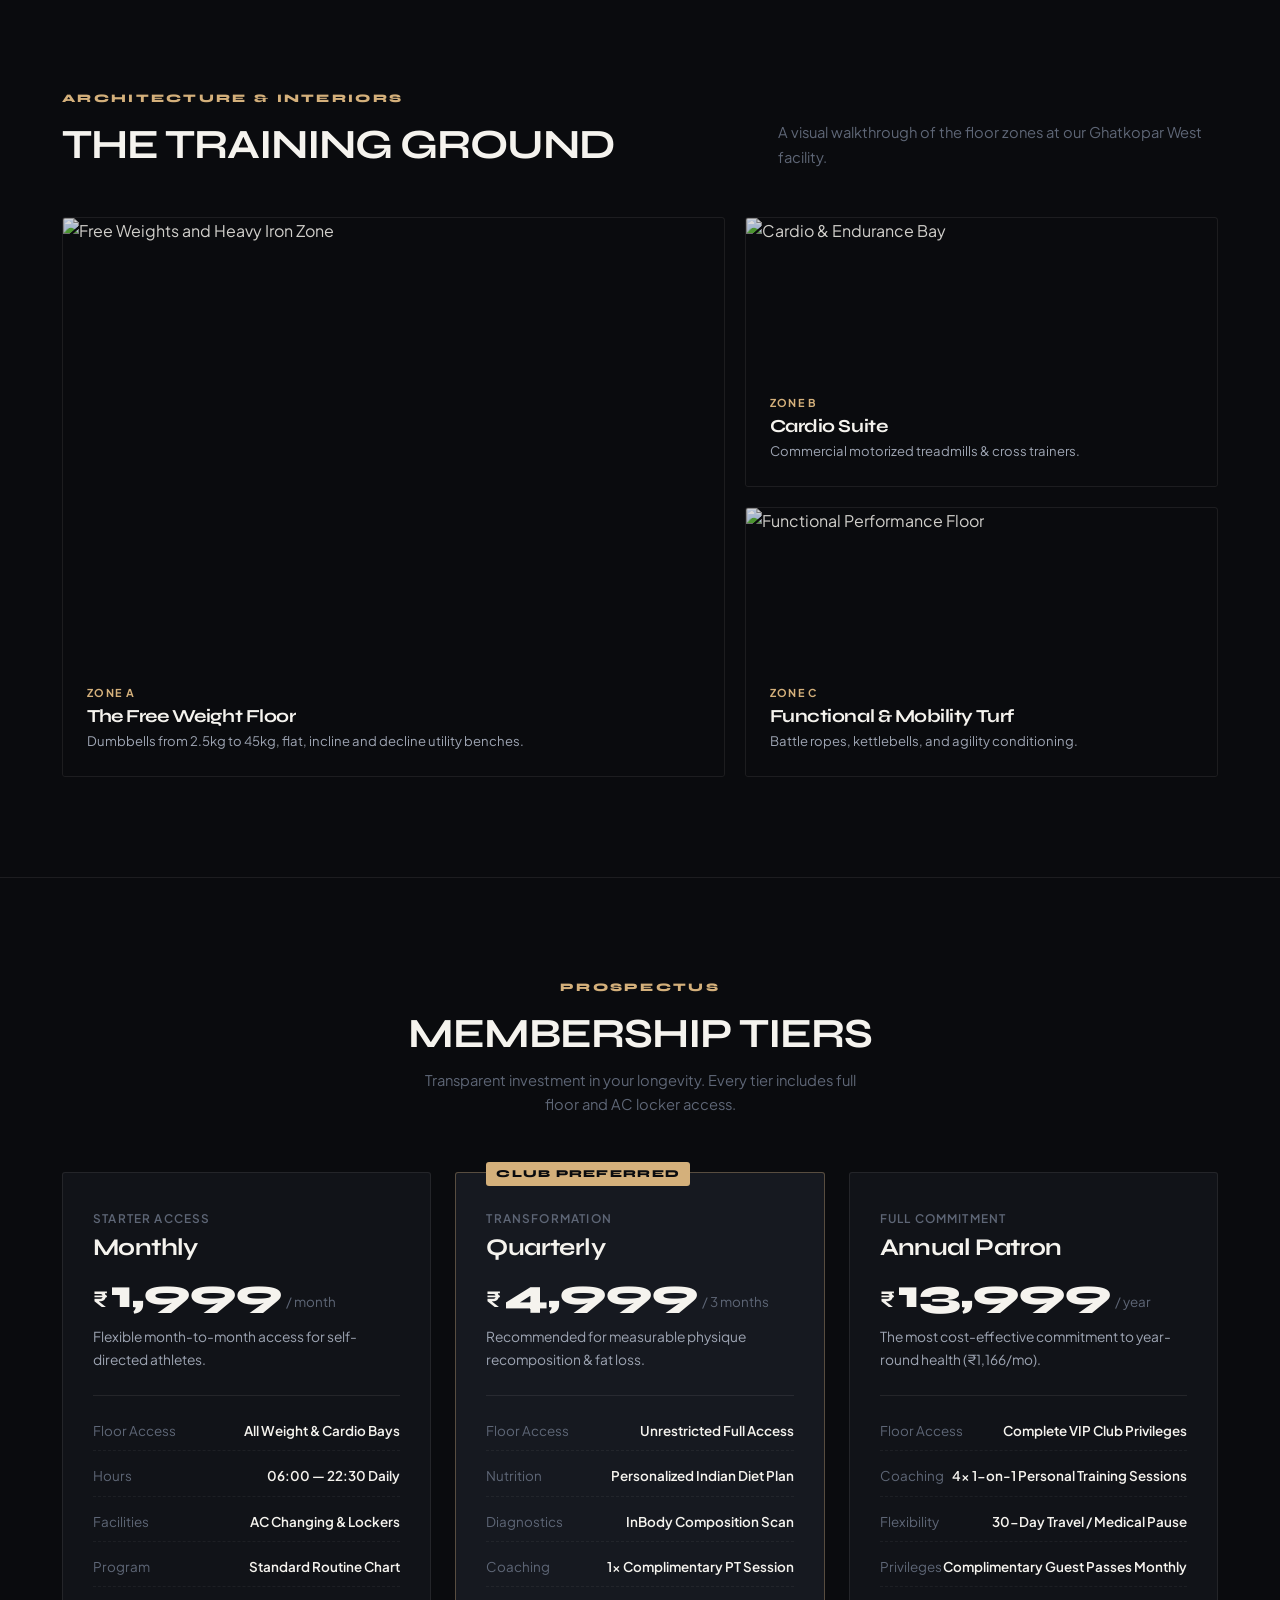
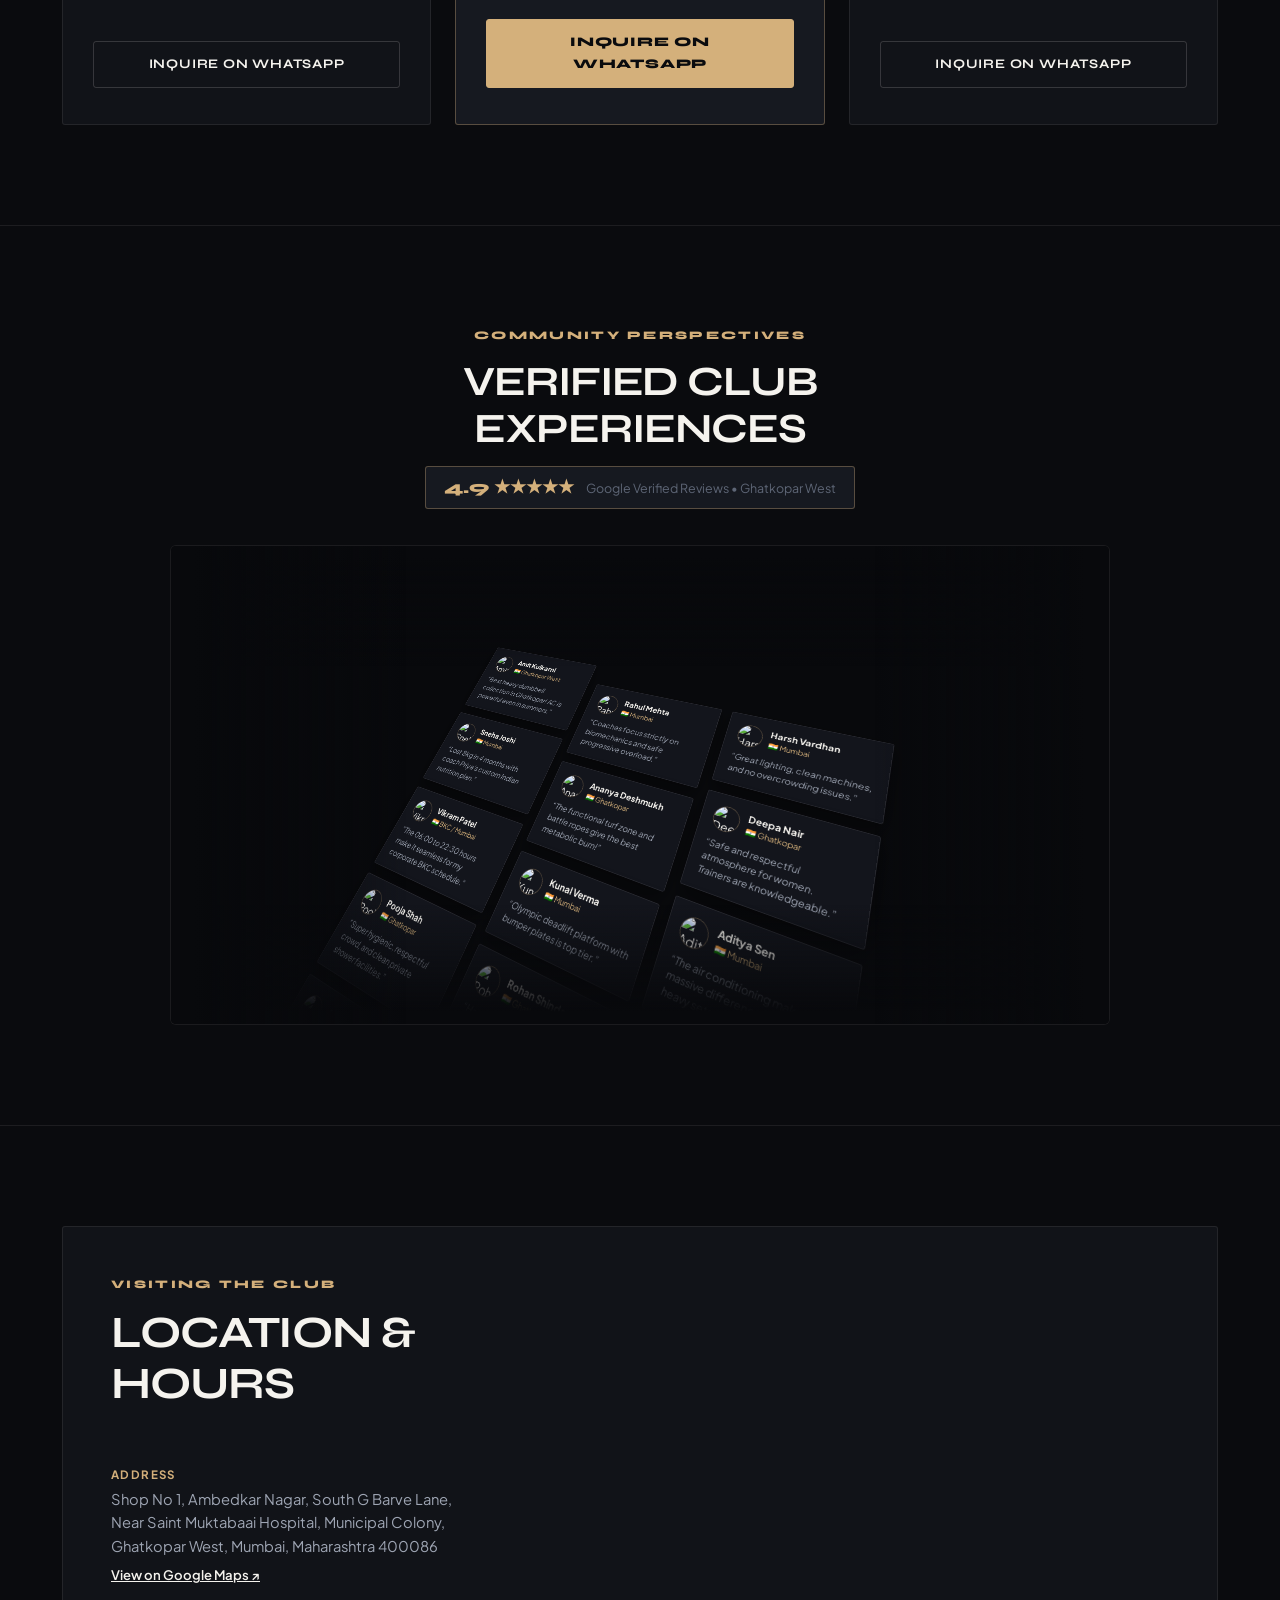
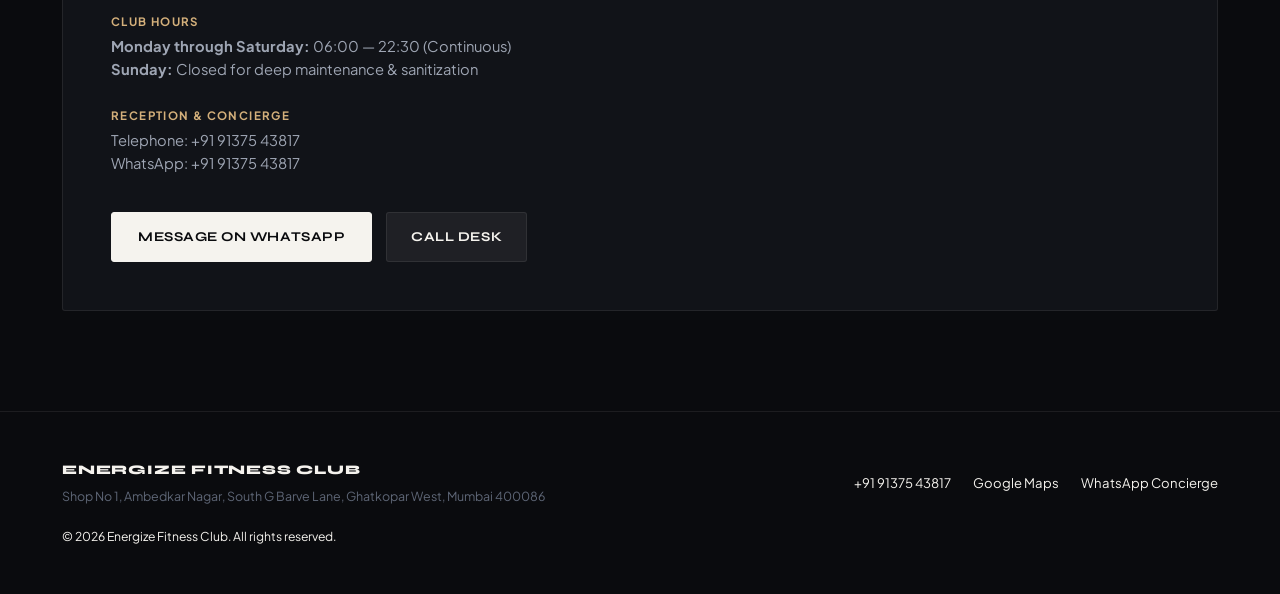
==== commit f1f1e14d: "Configure 3 auto-scrolling lines with continuous infinite loop in reviews marquee" ====
--- a/index.html
+++ b/index.html
@@ -295,7 +295,7 @@
     </div>
   </section>
 
-  <!-- MEMBER PERSPECTIVES / 3D MARQUEE REVIEWS -->
+  <!-- MEMBER PERSPECTIVES / 3D 3-LINE AUTO-SCROLLING MARQUEE -->
   <section class="section-reviews" id="reviews">
     <div class="container">
       <div class="reviews-header-center">
@@ -307,12 +307,13 @@
         </div>
       </div>
 
-      <!-- 3D Perspective Marquee Container -->
+      <!-- 3D Perspective Marquee Container (3 Auto-Scrolling Lines) -->
       <div class="reviews-3d-stage">
         <div class="marquee-3d-skew">
-          <!-- Column 1: Downward -->
-          <div class="marquee-col col-down">
-            <div class="marquee-content">
+          
+          <!-- Line 1: Auto-Scrolling UP -->
+          <div class="marquee-col">
+            <div class="marquee-track scroll-up-1">
               <div class="review-mini-card">
                 <div class="card-head">
                   <img src="https://images.unsplash.com/photo-1534528741775-53994a69daeb?auto=format&fit=crop&w=120&q=80" alt="Amit Kulkarni" class="review-avatar">
@@ -345,9 +346,21 @@
                 </div>
                 <blockquote>“The 06:00 to 22:30 hours make it seamless for my corporate BKC schedule.”</blockquote>
               </div>
-            </div>
-            <!-- Duplicated for seamless loop -->
-            <div class="marquee-content" aria-hidden="true">
+
+              <div class="review-mini-card">
+                <div class="card-head">
+                  <img src="https://images.unsplash.com/photo-1494790108377-be9c29b29330?auto=format&fit=crop&w=120&q=80" alt="Pooja Shah" class="review-avatar">
+                  <div class="meta">
+                    <strong>Pooja Shah</strong>
+                    <span>🇮🇳 Ghatkopar</span>
+                  </div>
+                </div>
+                <blockquote>“Super hygienic, respectful crowd, and clean private shower facilities.”</blockquote>
+              </div>
+            </div>
+
+            <!-- Loop Clone for Line 1 -->
+            <div class="marquee-track scroll-up-1" aria-hidden="true">
               <div class="review-mini-card">
                 <div class="card-head">
                   <img src="https://images.unsplash.com/photo-1534528741775-53994a69daeb?auto=format&fit=crop&w=120&q=80" alt="Amit Kulkarni" class="review-avatar">
@@ -380,12 +393,7 @@
                 </div>
                 <blockquote>“The 06:00 to 22:30 hours make it seamless for my corporate BKC schedule.”</blockquote>
               </div>
-            </div>
-          </div>
-
-          <!-- Column 2: Upward (Reverse) -->
-          <div class="marquee-col col-up">
-            <div class="marquee-content">
+
               <div class="review-mini-card">
                 <div class="card-head">
                   <img src="https://images.unsplash.com/photo-1494790108377-be9c29b29330?auto=format&fit=crop&w=120&q=80" alt="Pooja Shah" class="review-avatar">
@@ -396,7 +404,12 @@
                 </div>
                 <blockquote>“Super hygienic, respectful crowd, and clean private shower facilities.”</blockquote>
               </div>
-
+            </div>
+          </div>
+
+          <!-- Line 2: Auto-Scrolling DOWN -->
+          <div class="marquee-col">
+            <div class="marquee-track scroll-down">
               <div class="review-mini-card">
                 <div class="card-head">
                   <img src="https://images.unsplash.com/photo-1500648767791-00dcc994a43e?auto=format&fit=crop&w=120&q=80" alt="Rahul Mehta" class="review-avatar">
@@ -418,20 +431,32 @@
                 </div>
                 <blockquote>“The functional turf zone and battle ropes give the best metabolic burn!”</blockquote>
               </div>
-            </div>
-            <!-- Duplicated for seamless loop -->
-            <div class="marquee-content" aria-hidden="true">
-              <div class="review-mini-card">
-                <div class="card-head">
-                  <img src="https://images.unsplash.com/photo-1494790108377-be9c29b29330?auto=format&fit=crop&w=120&q=80" alt="Pooja Shah" class="review-avatar">
-                  <div class="meta">
-                    <strong>Pooja Shah</strong>
-                    <span>🇮🇳 Ghatkopar</span>
-                  </div>
-                </div>
-                <blockquote>“Super hygienic, respectful crowd, and clean private shower facilities.”</blockquote>
-              </div>
-
+
+              <div class="review-mini-card">
+                <div class="card-head">
+                  <img src="https://images.unsplash.com/photo-1522075469751-3a6694fb2f61?auto=format&fit=crop&w=120&q=80" alt="Kunal Verma" class="review-avatar">
+                  <div class="meta">
+                    <strong>Kunal Verma</strong>
+                    <span>🇮🇳 Mumbai</span>
+                  </div>
+                </div>
+                <blockquote>“Olympic deadlift platform with bumper plates is top tier.”</blockquote>
+              </div>
+
+              <div class="review-mini-card">
+                <div class="card-head">
+                  <img src="https://images.unsplash.com/photo-1506794778202-cad84cf45f1d?auto=format&fit=crop&w=120&q=80" alt="Rohan Shinde" class="review-avatar">
+                  <div class="meta">
+                    <strong>Rohan Shinde</strong>
+                    <span>🇮🇳 Ghatkopar West</span>
+                  </div>
+                </div>
+                <blockquote>“Hands down the best annual membership value in this area.”</blockquote>
+              </div>
+            </div>
+
+            <!-- Loop Clone for Line 2 -->
+            <div class="marquee-track scroll-down" aria-hidden="true">
               <div class="review-mini-card">
                 <div class="card-head">
                   <img src="https://images.unsplash.com/photo-1500648767791-00dcc994a43e?auto=format&fit=crop&w=120&q=80" alt="Rahul Mehta" class="review-avatar">
@@ -453,12 +478,7 @@
                 </div>
                 <blockquote>“The functional turf zone and battle ropes give the best metabolic burn!”</blockquote>
               </div>
-            </div>
-          </div>
-
-          <!-- Column 3: Downward -->
-          <div class="marquee-col col-down">
-            <div class="marquee-content">
+
               <div class="review-mini-card">
                 <div class="card-head">
                   <img src="https://images.unsplash.com/photo-1522075469751-3a6694fb2f61?auto=format&fit=crop&w=120&q=80" alt="Kunal Verma" class="review-avatar">
@@ -480,7 +500,12 @@
                 </div>
                 <blockquote>“Hands down the best annual membership value in this area.”</blockquote>
               </div>
-
+            </div>
+          </div>
+
+          <!-- Line 3: Auto-Scrolling UP (Different Speed) -->
+          <div class="marquee-col">
+            <div class="marquee-track scroll-up-2">
               <div class="review-mini-card">
                 <div class="card-head">
                   <img src="https://images.unsplash.com/photo-1534528741775-53994a69daeb?auto=format&fit=crop&w=120&q=80" alt="Harsh Vardhan" class="review-avatar">
@@ -491,47 +516,7 @@
                 </div>
                 <blockquote>“Great lighting, clean machines, and no overcrowding issues.”</blockquote>
               </div>
-            </div>
-            <!-- Duplicated for seamless loop -->
-            <div class="marquee-content" aria-hidden="true">
-              <div class="review-mini-card">
-                <div class="card-head">
-                  <img src="https://images.unsplash.com/photo-1522075469751-3a6694fb2f61?auto=format&fit=crop&w=120&q=80" alt="Kunal Verma" class="review-avatar">
-                  <div class="meta">
-                    <strong>Kunal Verma</strong>
-                    <span>🇮🇳 Mumbai</span>
-                  </div>
-                </div>
-                <blockquote>“Olympic deadlift platform with bumper plates is top tier.”</blockquote>
-              </div>
-
-              <div class="review-mini-card">
-                <div class="card-head">
-                  <img src="https://images.unsplash.com/photo-1506794778202-cad84cf45f1d?auto=format&fit=crop&w=120&q=80" alt="Rohan Shinde" class="review-avatar">
-                  <div class="meta">
-                    <strong>Rohan Shinde</strong>
-                    <span>🇮🇳 Ghatkopar West</span>
-                  </div>
-                </div>
-                <blockquote>“Hands down the best annual membership value in this area.”</blockquote>
-              </div>
-
-              <div class="review-mini-card">
-                <div class="card-head">
-                  <img src="https://images.unsplash.com/photo-1534528741775-53994a69daeb?auto=format&fit=crop&w=120&q=80" alt="Harsh Vardhan" class="review-avatar">
-                  <div class="meta">
-                    <strong>Harsh Vardhan</strong>
-                    <span>🇮🇳 Mumbai</span>
-                  </div>
-                </div>
-                <blockquote>“Great lighting, clean machines, and no overcrowding issues.”</blockquote>
-              </div>
-            </div>
-          </div>
-
-          <!-- Column 4: Upward (Reverse) -->
-          <div class="marquee-col col-up">
-            <div class="marquee-content">
+
               <div class="review-mini-card">
                 <div class="card-head">
                   <img src="https://images.unsplash.com/photo-1517841905240-472988babdf9?auto=format&fit=crop&w=120&q=80" alt="Deepa Nair" class="review-avatar">
@@ -551,7 +536,7 @@
                     <span>🇮🇳 Mumbai</span>
                   </div>
                 </div>
-                <blockquote>“The air conditioning makes a massive difference during evening sets.”</blockquote>
+                <blockquote>“The air conditioning makes a massive difference during heavy sets.”</blockquote>
               </div>
 
               <div class="review-mini-card">
@@ -565,8 +550,20 @@
                 <blockquote>“Smooth cable crossovers and well-maintained treadmills.”</blockquote>
               </div>
             </div>
-            <!-- Duplicated for seamless loop -->
-            <div class="marquee-content" aria-hidden="true">
+
+            <!-- Loop Clone for Line 3 -->
+            <div class="marquee-track scroll-up-2" aria-hidden="true">
+              <div class="review-mini-card">
+                <div class="card-head">
+                  <img src="https://images.unsplash.com/photo-1534528741775-53994a69daeb?auto=format&fit=crop&w=120&q=80" alt="Harsh Vardhan" class="review-avatar">
+                  <div class="meta">
+                    <strong>Harsh Vardhan</strong>
+                    <span>🇮🇳 Mumbai</span>
+                  </div>
+                </div>
+                <blockquote>“Great lighting, clean machines, and no overcrowding issues.”</blockquote>
+              </div>
+
               <div class="review-mini-card">
                 <div class="card-head">
                   <img src="https://images.unsplash.com/photo-1517841905240-472988babdf9?auto=format&fit=crop&w=120&q=80" alt="Deepa Nair" class="review-avatar">
@@ -586,7 +583,7 @@
                     <span>🇮🇳 Mumbai</span>
                   </div>
                 </div>
-                <blockquote>“The air conditioning makes a massive difference during evening sets.”</blockquote>
+                <blockquote>“The air conditioning makes a massive difference during heavy sets.”</blockquote>
               </div>
 
               <div class="review-mini-card">
@@ -601,6 +598,7 @@
               </div>
             </div>
           </div>
+
         </div>
 
         <!-- Vignette Gradient Masks -->
--- a/style.css
+++ b/style.css
@@ -804,39 +804,46 @@
   flex-shrink: 0;
 }
 
-.marquee-content {
+.marquee-track {
   display: flex;
   flex-direction: column;
   gap: 16px;
   flex-shrink: 0;
-}
-
-.marquee-col.col-down .marquee-content {
-  animation: marquee-down 34s linear infinite;
-}
-
-.marquee-col.col-up .marquee-content {
-  animation: marquee-up 36s linear infinite;
-}
-
-.reviews-3d-stage:hover .marquee-content {
+  will-change: transform;
+}
+
+/* 3 Auto-Scrolling Lines with Parallax Variations */
+.scroll-up-1 {
+  animation: scroll-up 22s linear infinite;
+}
+
+.scroll-down {
+  animation: scroll-down 26s linear infinite;
+}
+
+.scroll-up-2 {
+  animation: scroll-up 19s linear infinite;
+}
+
+/* Pause smoothly on hover so reviews can be read */
+.reviews-3d-stage:hover .marquee-track {
   animation-play-state: paused;
 }
 
-@keyframes marquee-down {
-  from {
+@keyframes scroll-up {
+  0% {
     transform: translateY(0);
   }
-  to {
-    transform: translateY(-50%);
-  }
-}
-
-@keyframes marquee-up {
-  from {
-    transform: translateY(-50%);
-  }
-  to {
+  100% {
+    transform: translateY(calc(-100% - 16px));
+  }
+}
+
+@keyframes scroll-down {
+  0% {
+    transform: translateY(calc(-100% - 16px));
+  }
+  100% {
     transform: translateY(0);
   }
 }
@@ -1280,4 +1287,23 @@
     flex-direction: column;
     align-items: flex-start;
   }
-}
+  .reviews-3d-stage {
+    height: 440px;
+    perspective: 280px;
+  }
+  .marquee-3d-skew {
+    transform: scale(0.9) translateX(-15px) translateY(0px) translateZ(-40px) rotateX(18deg) rotateY(-8deg) rotateZ(16deg);
+    transform-origin: center center;
+  }
+}
+
+@media (max-width: 480px) {
+  .reviews-3d-stage {
+    height: 390px;
+    perspective: 240px;
+  }
+  .marquee-3d-skew {
+    transform: scale(0.78) translateX(-5px) translateY(0px) translateZ(-25px) rotateX(16deg) rotateY(-6deg) rotateZ(14deg);
+    transform-origin: center center;
+  }
+}
